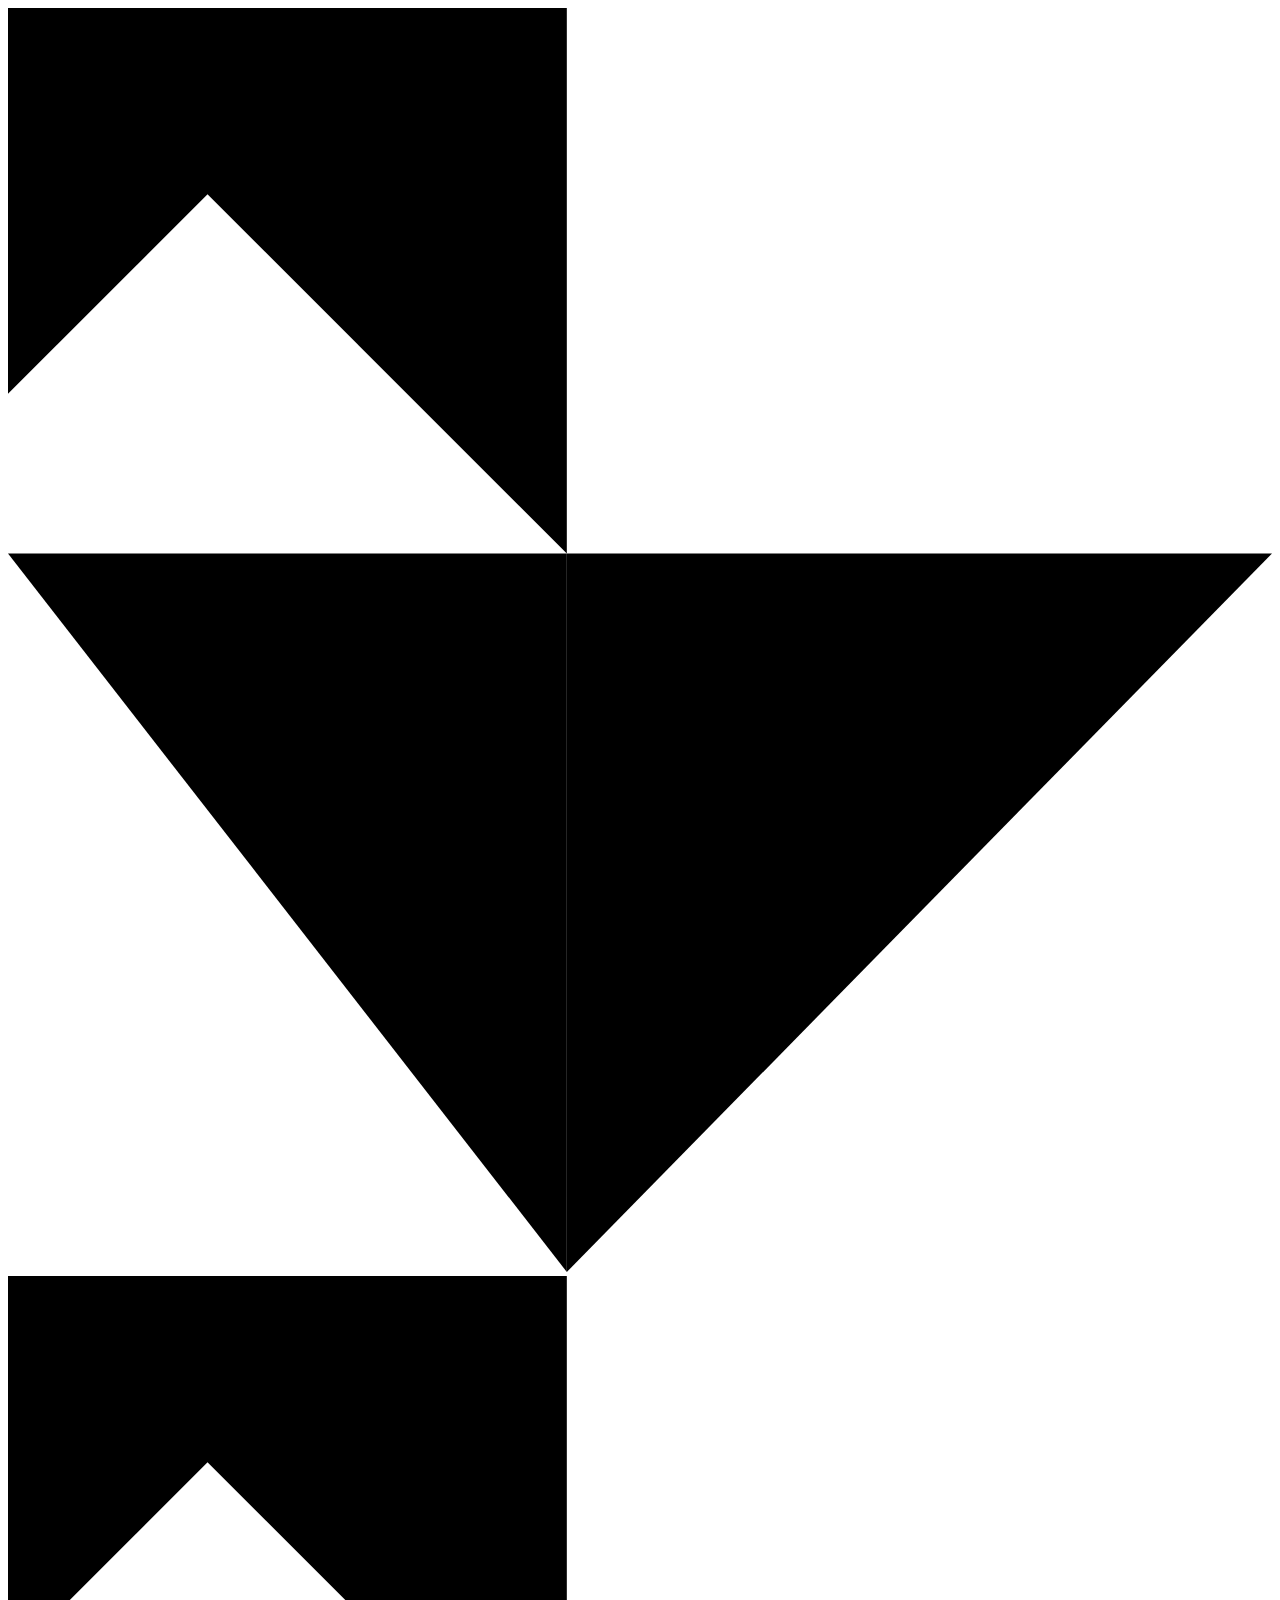
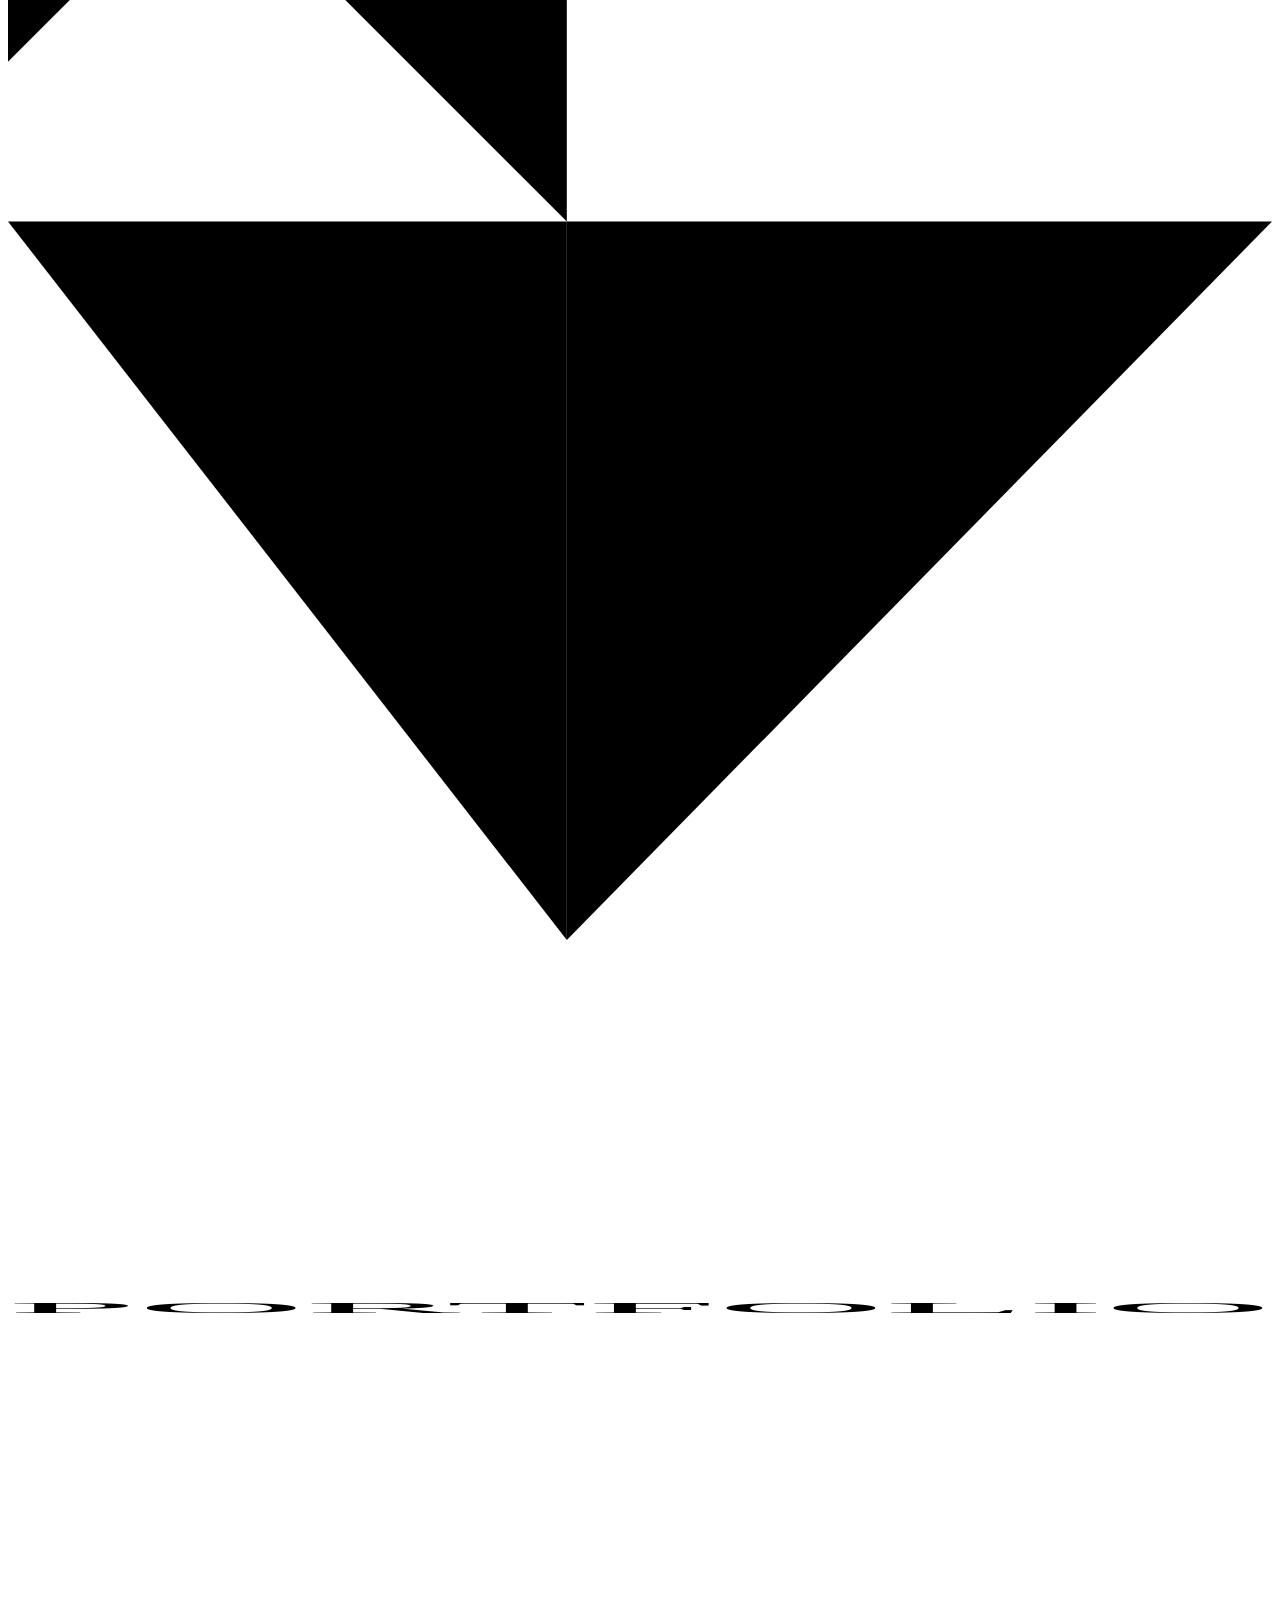
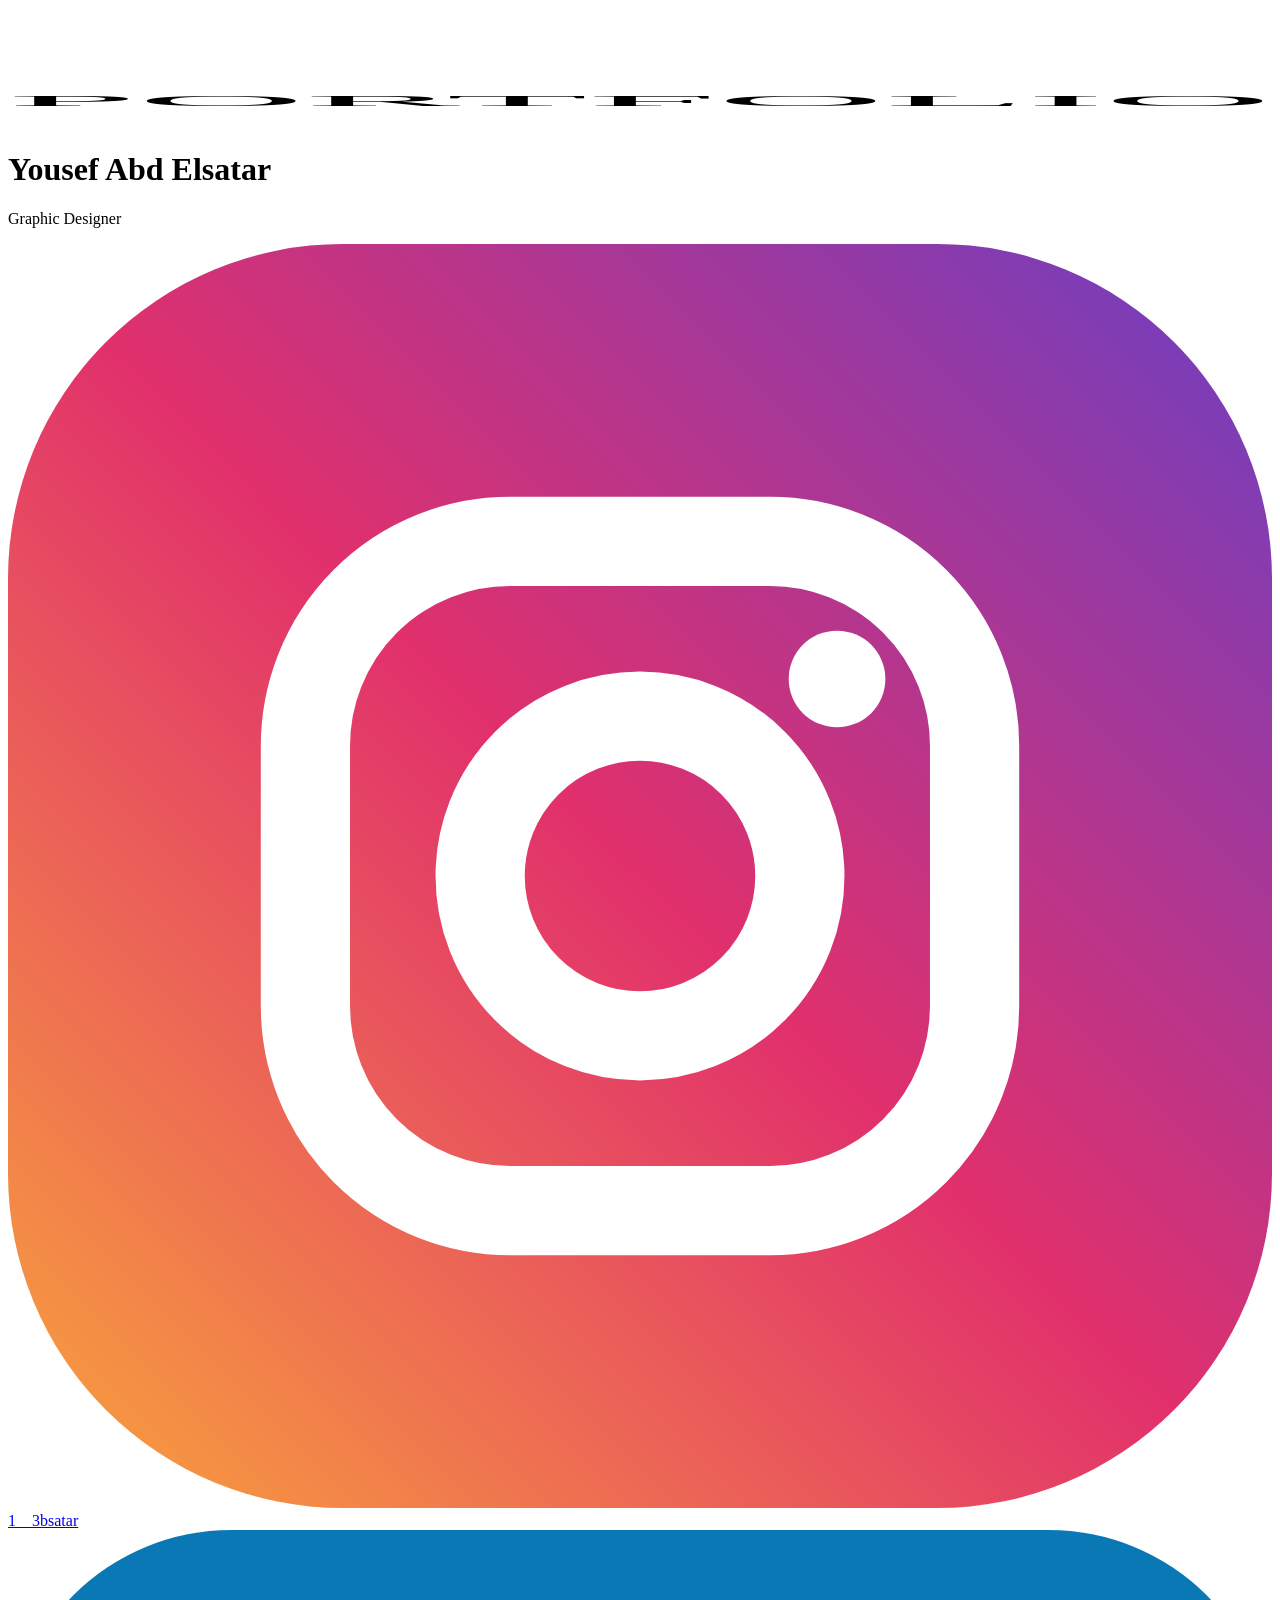
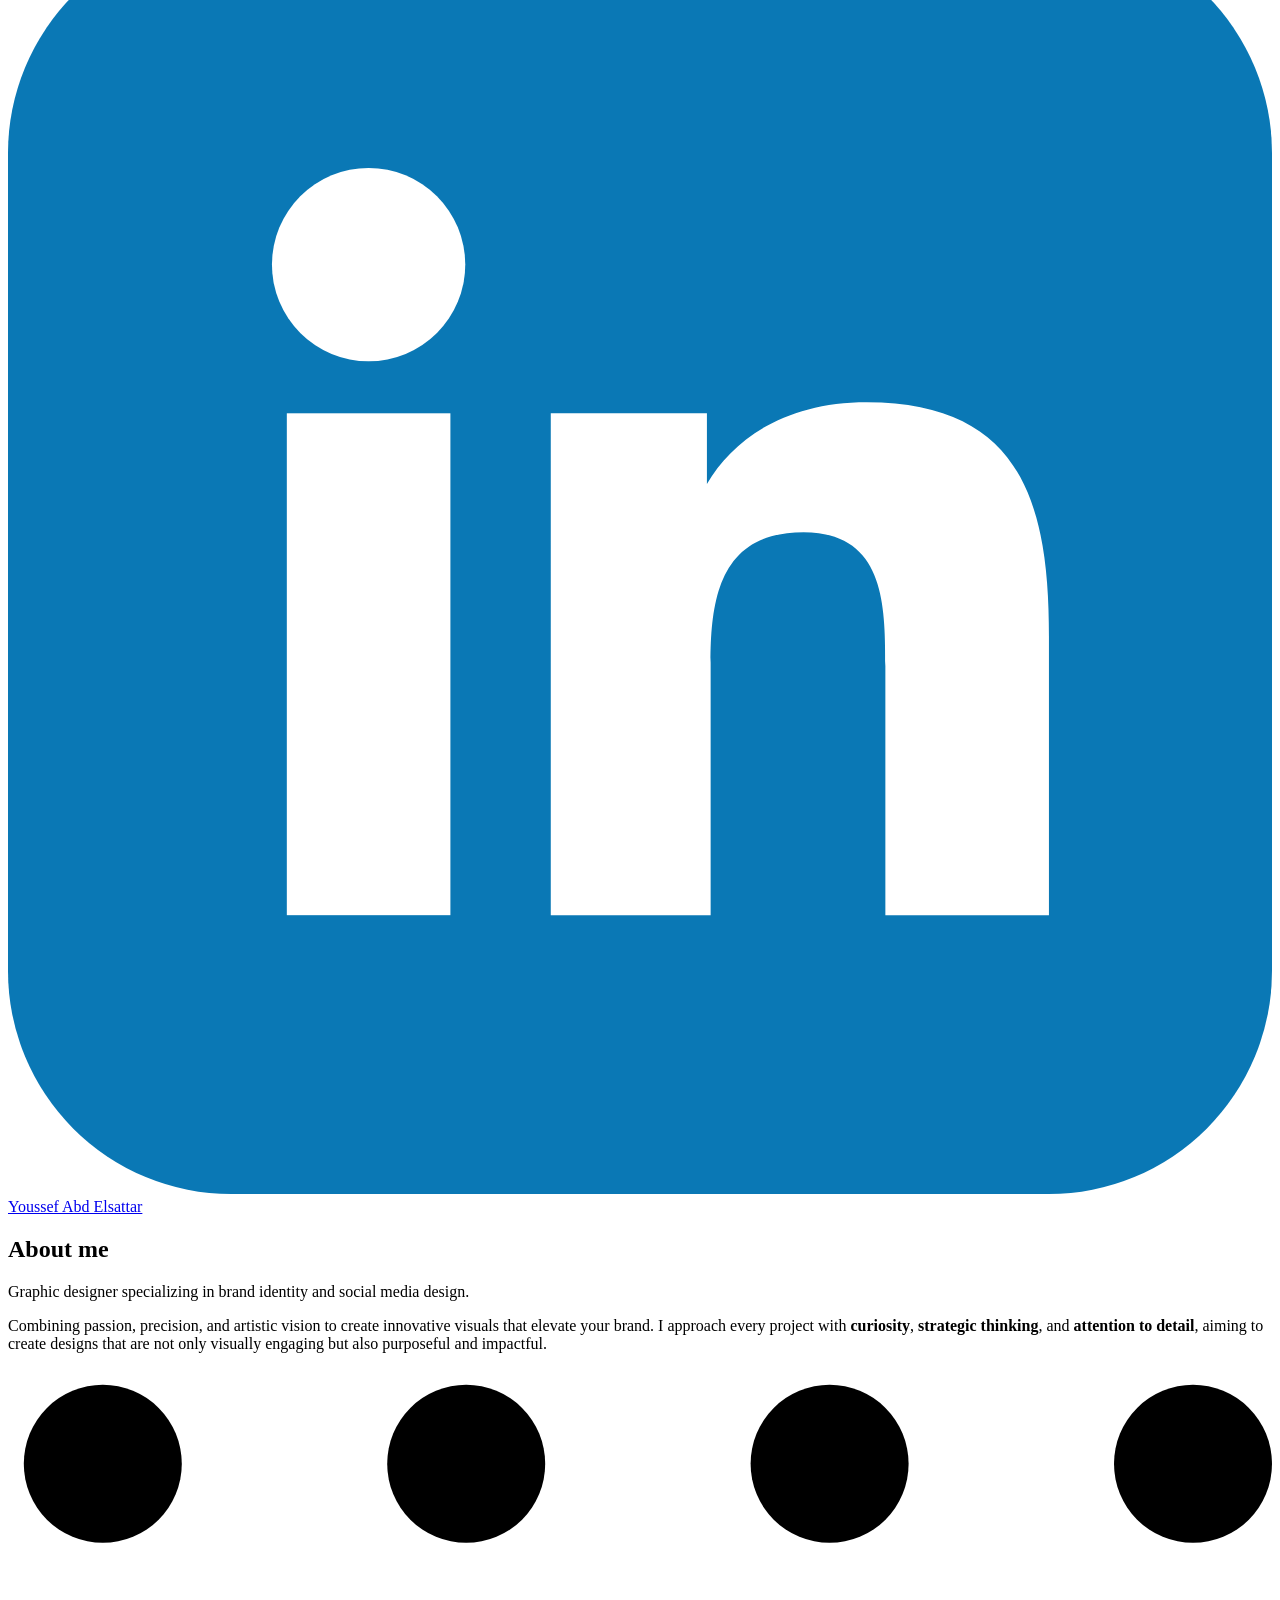
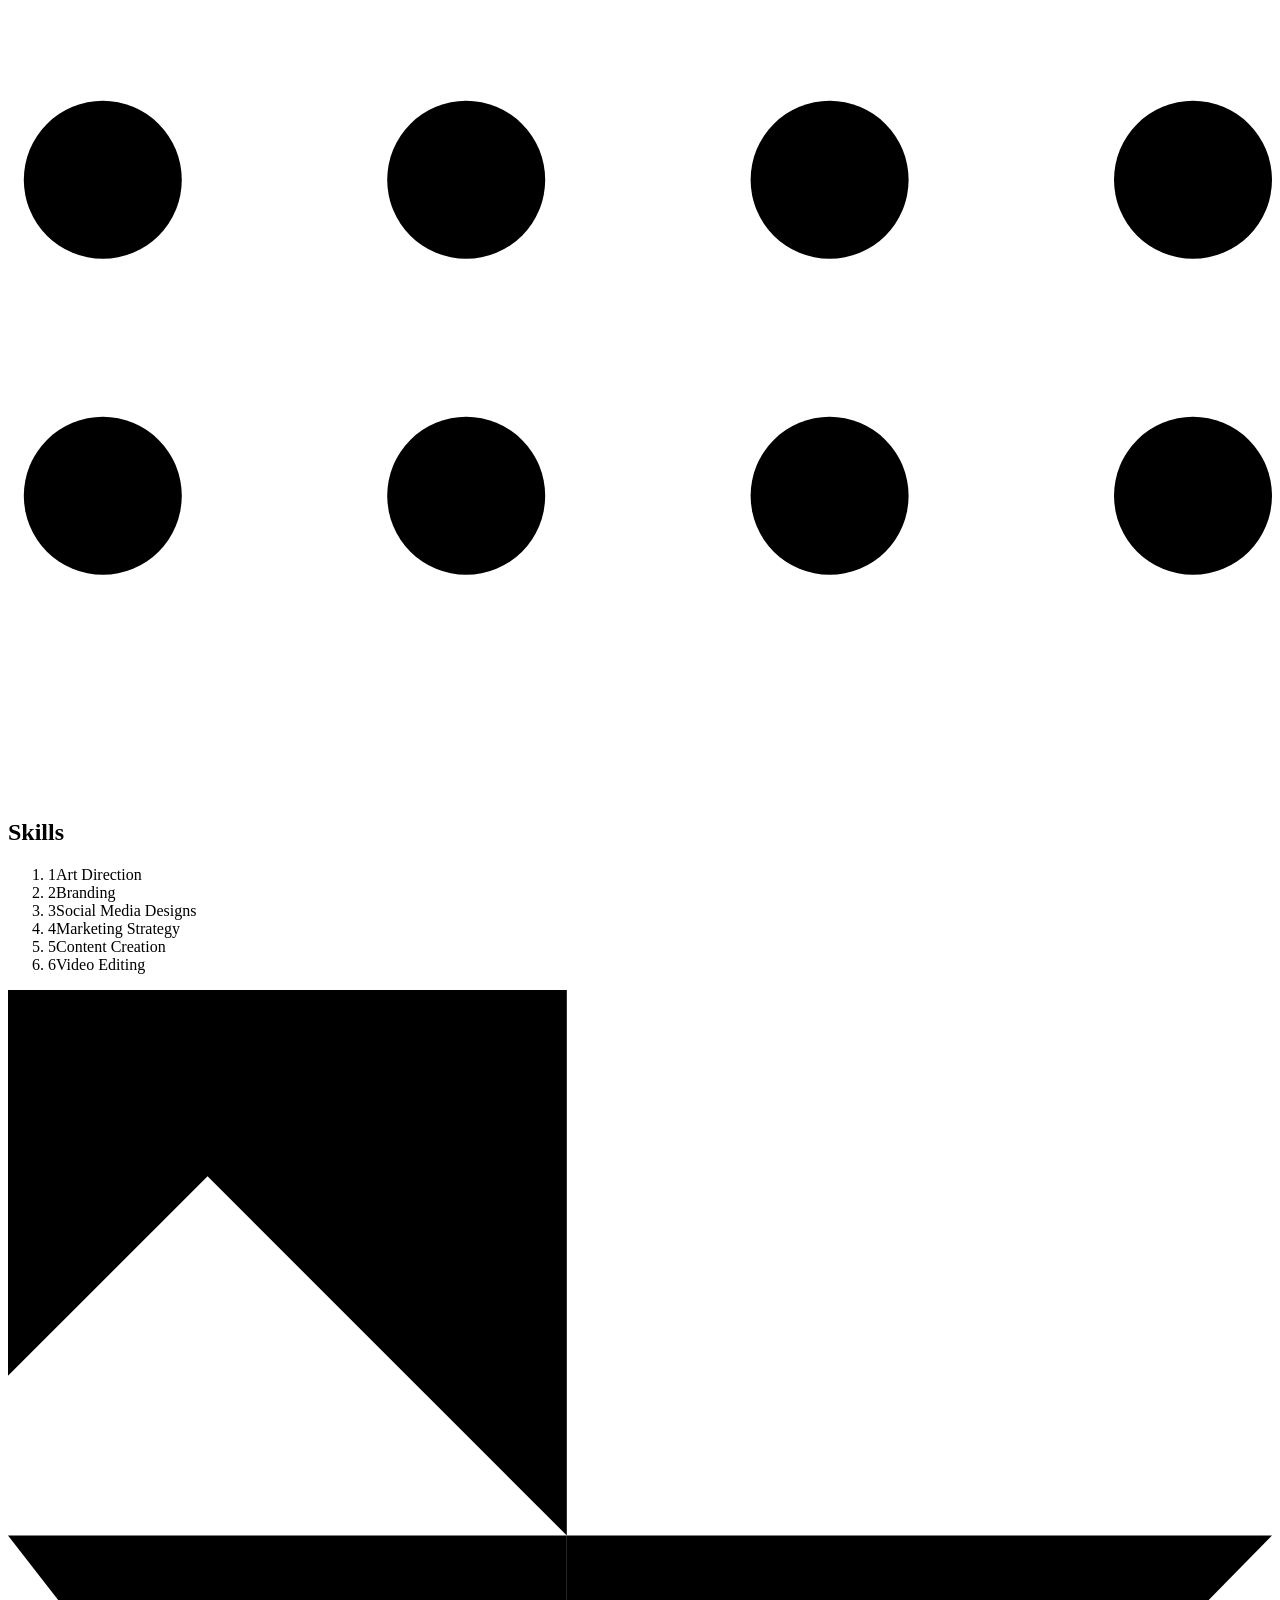
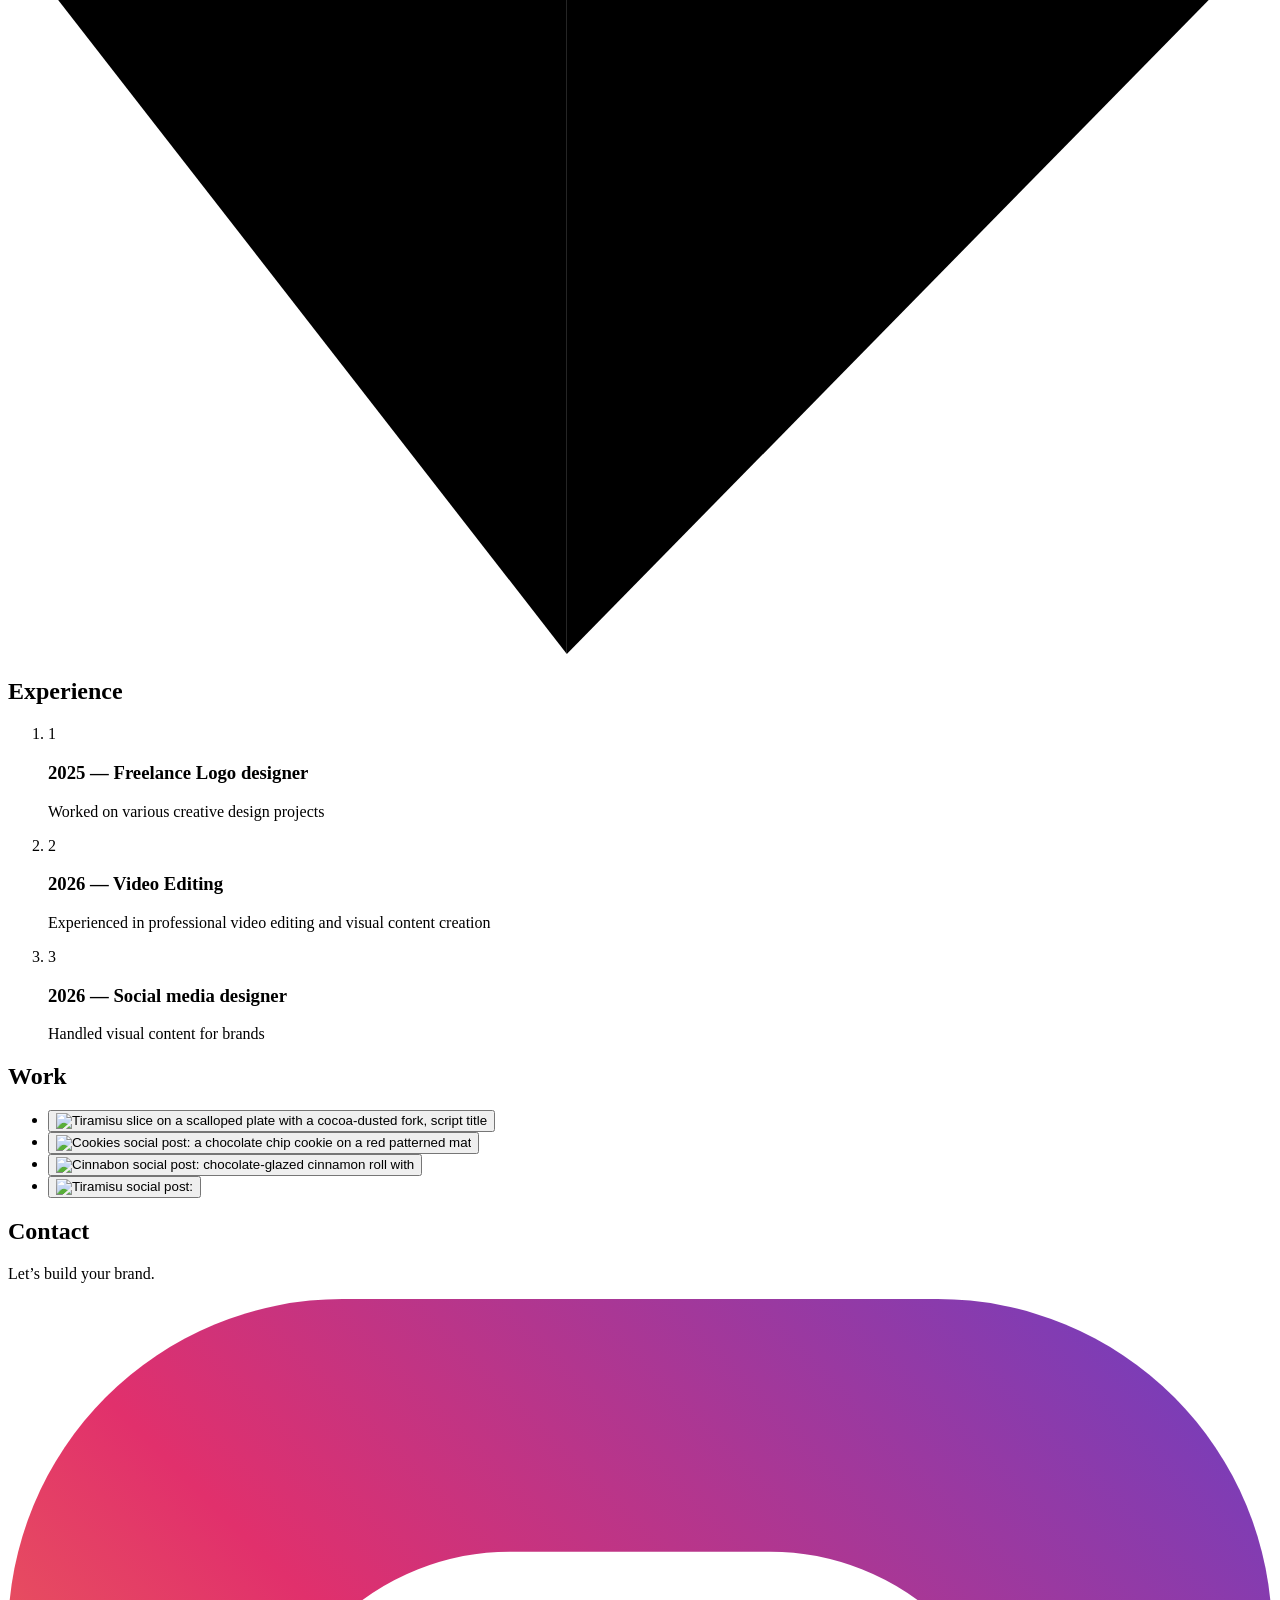
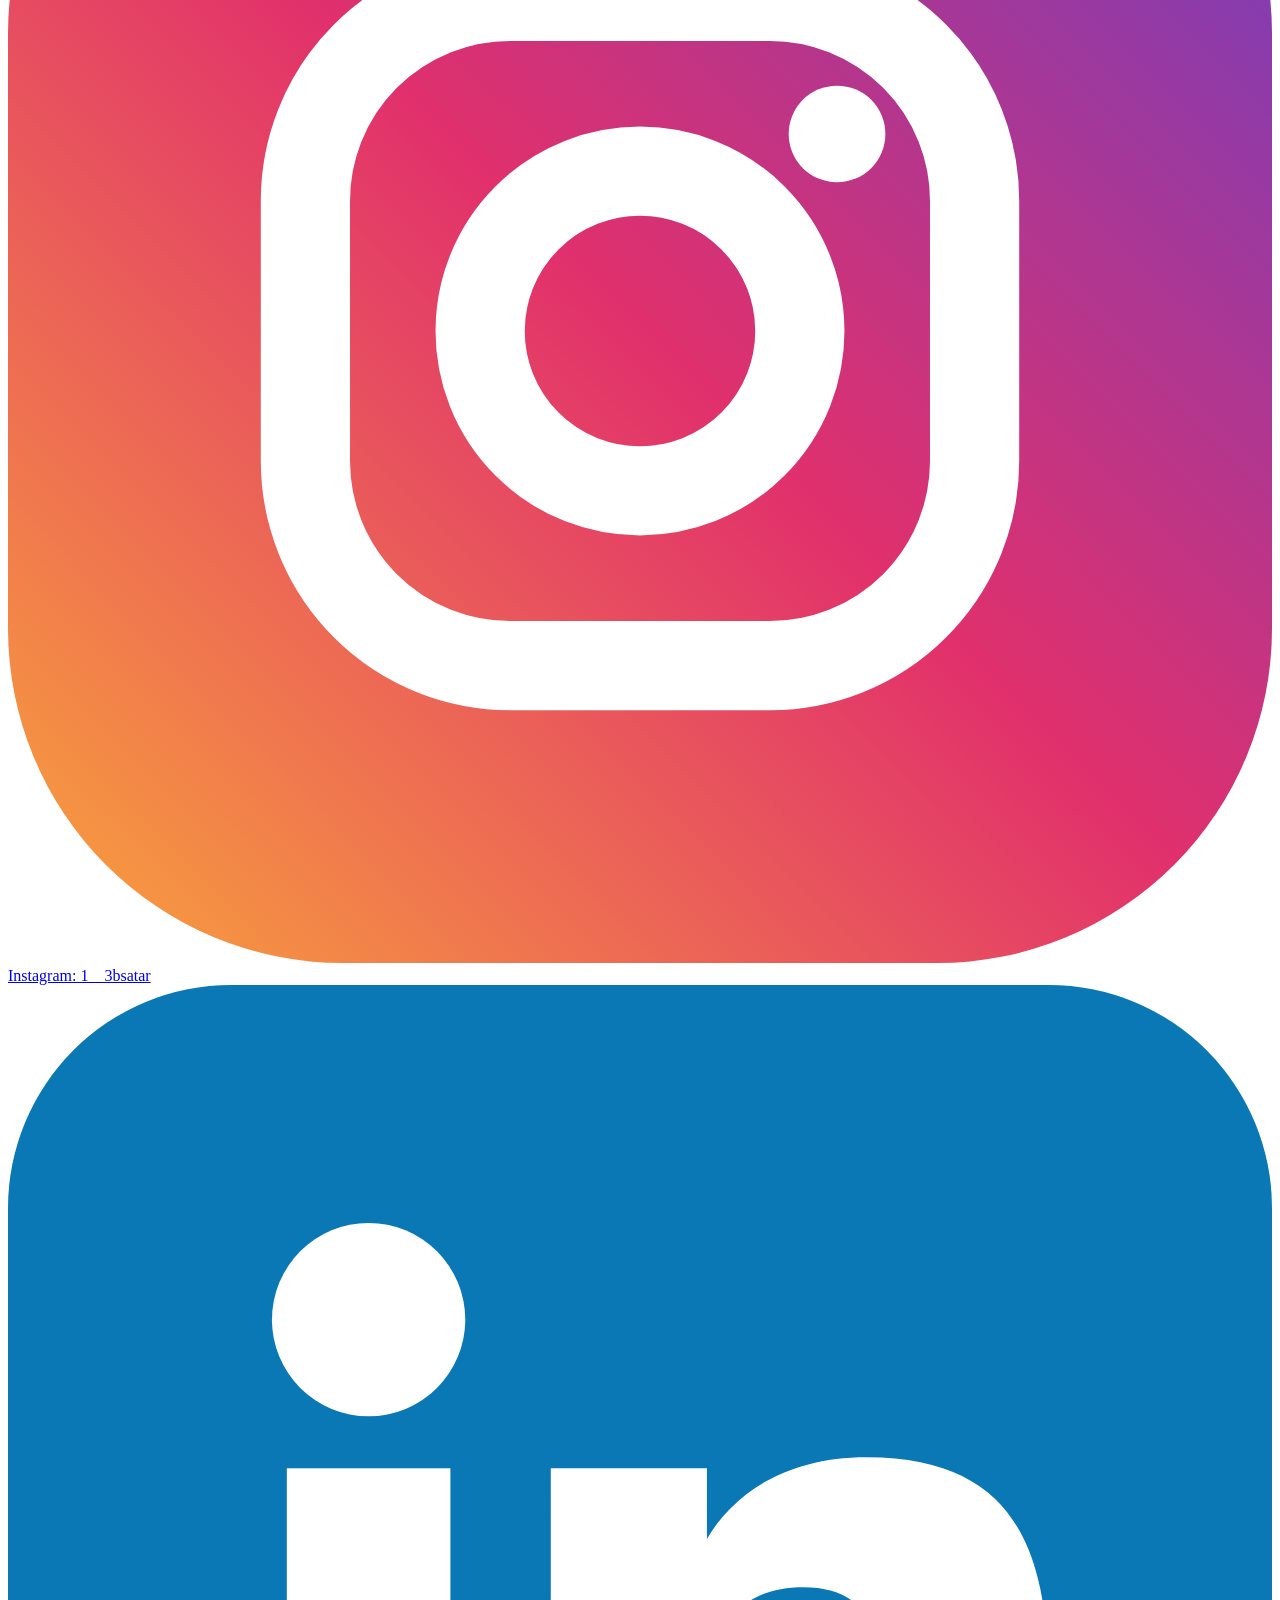
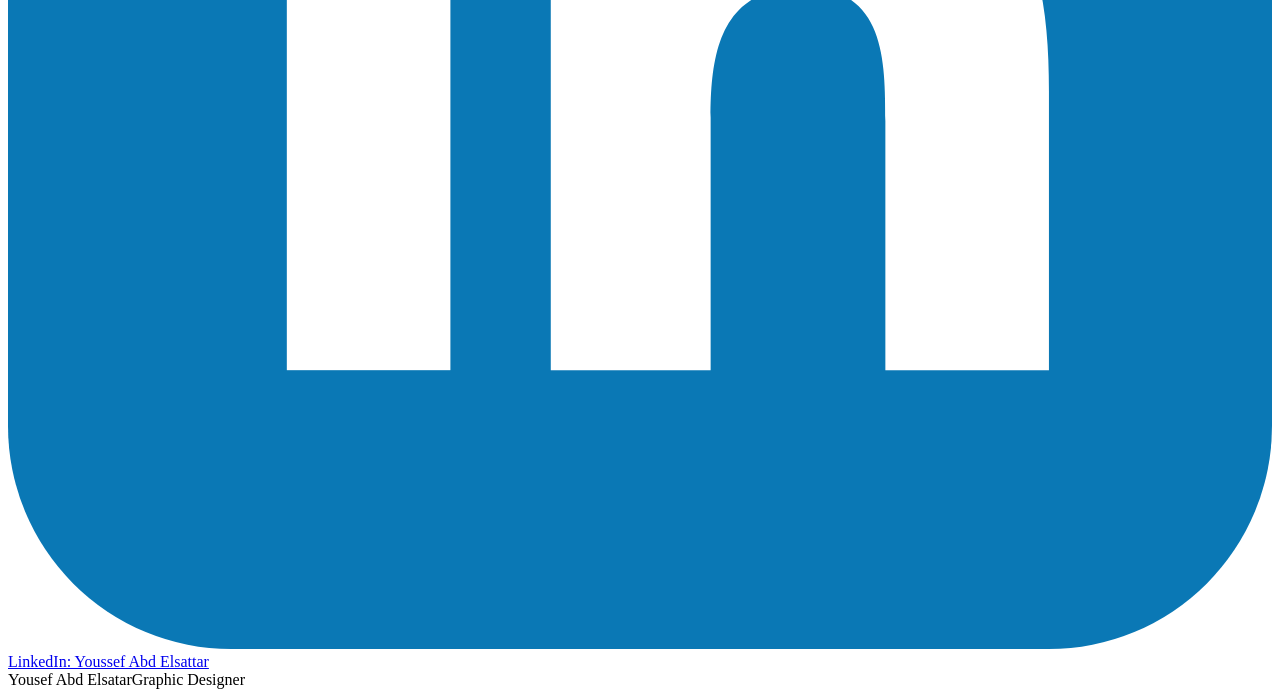
==== index.html @ 10f43b29 "Add files via upload" ====
<!DOCTYPE html>
<html lang="en">
<head>
<meta charset="utf-8">
<title>Yousef Abd Elsatar</title>
<meta property="og:title" content="Yousef Abd Elsatar">
<meta name="application-name" content="Yousef Abd Elsatar">
<meta name="viewport" content="width=device-width, initial-scale=1, viewport-fit=cover">
<meta name="description" content="Portfolio of Yousef Abd Elsatar, a graphic designer specializing in brand identity and social media design.">
<link rel="preconnect" href="https://fonts.googleapis.com">
<link rel="preconnect" href="https://fonts.gstatic.com" crossorigin>
<link href="https://fonts.googleapis.com/css2?family=Anton&family=Outfit:wght@300;400;600;700&display=swap" rel="stylesheet">
<link rel="stylesheet" href="css/style.css">
</head>
<body>

<header class="hero" id="top">
  <!-- corner triangles -->
  <svg class="tri tl" viewBox="0 0 190 190" aria-hidden="true"><path fill="currentColor" d="M0 0h58L0 58z"/><path fill="currentColor" d="M84 0v82L2 0z"/><path fill="currentColor" d="M0 82h84v108z"/><path fill="currentColor" d="M84 82h106L84 190z"/></svg>
  <svg class="tri tr" viewBox="0 0 190 190" aria-hidden="true"><path fill="currentColor" d="M0 0h58L0 58z"/><path fill="currentColor" d="M84 0v82L2 0z"/><path fill="currentColor" d="M0 82h84v108z"/><path fill="currentColor" d="M84 82h106L84 190z"/></svg>

  <div class="word" aria-hidden="true">
    <svg class="solid" viewBox="0 0 1300 400" preserveAspectRatio="none"><text x="0" y="380" textLength="1300" lengthAdjust="spacingAndGlyphs">PORTFOLIO</text></svg>
    <svg class="line" viewBox="0 0 1300 400" preserveAspectRatio="none"><text x="0" y="380" textLength="1300" lengthAdjust="spacingAndGlyphs">PORTFOLIO</text></svg>
  </div>
  <div class="portrait" role="img" aria-label="Portrait of Yousef Abd Elsatar"></div>

  <div class="who">
    <h1>Yousef Abd Elsatar</h1>
    <p>Graphic Designer</p>
  </div>

  <nav class="socials" aria-label="Social links">
    <a href="https://www.instagram.com/1__3bsatar" target="_blank" rel="noopener">
      <svg class="ico" viewBox="0 0 34 34" aria-hidden="true"><defs><linearGradient id="ig" x1="0" y1="1" x2="1" y2="0"><stop offset="0" stop-color="#f9a63a"/><stop offset=".5" stop-color="#e1306c"/><stop offset="1" stop-color="#6a3fc4"/></linearGradient></defs><rect width="34" height="34" rx="9" fill="url(#ig)"/><rect x="8" y="8" width="18" height="18" rx="5.5" fill="none" stroke="#fff" stroke-width="2.4"/><circle cx="17" cy="17" r="4.3" fill="none" stroke="#fff" stroke-width="2.4"/><circle cx="22.3" cy="11.7" r="1.3" fill="#fff"/></svg>
      <span>1__3bsatar</span>
    </a>
    <a href="https://www.linkedin.com/in/youssef-abd-elsattar-6b3918329" target="_blank" rel="noopener">
      <svg class="ico" viewBox="0 0 34 34" aria-hidden="true"><rect width="34" height="34" rx="6" fill="#0a78b5"/><rect x="7.5" y="13" width="4.4" height="13.5" fill="#fff"/><circle cx="9.7" cy="9" r="2.6" fill="#fff"/><path fill="#fff" d="M14.6 13h4.2v1.9c.7-1.2 2.1-2.2 4.3-2.2 4.2 0 4.9 2.8 4.9 6.3v7.5h-4.4v-6.7c0-1.6 0-3.6-2.2-3.6s-2.5 1.7-2.5 3.5v6.8h-4.3z"/></svg>
      <span>Youssef Abd Elsattar</span>
    </a>
  </nav>
</header>

<main>
  <section class="block about" id="about">
    <div class="wrap">
      <h2 class="title">About me</h2>
      <p class="lead">Graphic designer specializing in brand identity and social media design.</p>
      <p class="more">Combining passion, precision, and artistic vision to create innovative visuals that elevate your brand. I approach every project with <strong>curiosity</strong>, <strong>strategic thinking</strong>, and <strong>attention to detail</strong>, aiming to create designs that are not only visually engaging but also purposeful and impactful.</p>
    </div>
  </section>

  <section class="block skills" id="skills">
    <svg class="dots" viewBox="0 0 160 130" aria-hidden="true"><g fill="currentColor"><circle cx="12" cy="12" r="10"/><circle cx="58" cy="12" r="10"/><circle cx="104" cy="12" r="10"/><circle cx="150" cy="12" r="10"/><circle cx="12" cy="52" r="10"/><circle cx="58" cy="52" r="10"/><circle cx="104" cy="52" r="10"/><circle cx="150" cy="52" r="10"/><circle cx="12" cy="92" r="10"/><circle cx="58" cy="92" r="10"/><circle cx="104" cy="92" r="10"/><circle cx="150" cy="92" r="10"/></g></svg>
    <div class="wrap">
      <h2 class="title">Skills</h2>
      <ol class="skill-list">
        <li><span class="n" aria-hidden="true">1</span><span class="t">Art Direction</span></li>
        <li><span class="n" aria-hidden="true">2</span><span class="t">Branding</span></li>
        <li><span class="n" aria-hidden="true">3</span><span class="t">Social Media Designs</span></li>
        <li><span class="n" aria-hidden="true">4</span><span class="t">Marketing Strategy</span></li>
        <li><span class="n" aria-hidden="true">5</span><span class="t">Content Creation</span></li>
        <li><span class="n" aria-hidden="true">6</span><span class="t">Video Editing</span></li>
      </ol>
    </div>
  </section>

  <section class="block exp" id="experience">
    <svg class="tri tr" viewBox="0 0 190 190" aria-hidden="true"><path fill="currentColor" d="M0 0h58L0 58z"/><path fill="currentColor" d="M84 0v82L2 0z"/><path fill="currentColor" d="M0 82h84v108z"/><path fill="currentColor" d="M84 82h106L84 190z"/></svg>
    <div class="wrap">
      <h2 class="title">Experience</h2>
      <ol class="loop">
        <li><span class="num" aria-hidden="true">1</span><div class="txt"><h3>2025 — Freelance Logo designer</h3><p>Worked on various creative design projects</p></div></li>
        <li><span class="num" aria-hidden="true">2</span><div class="txt"><h3>2026 — Video Editing</h3><p>Experienced in professional video editing and visual content creation</p></div></li>
        <li><span class="num" aria-hidden="true">3</span><div class="txt"><h3>2026 — Social media designer</h3><p>Handled visual content for brands</p></div></li>
      </ol>
    </div>
  </section>

  <section class="block work" id="work">
    <div class="wrap">
      <h2 class="title">Work</h2>
      <ul class="pieces">
<li><button type="button" class="piece" data-i="0" aria-label="View design 1 full size: Tiramisu slice on a scalloped plate with a cocoa-dusted fork, script title"><img src="images/work-1.webp" alt="Tiramisu slice on a scalloped plate with a cocoa-dusted fork, script title" width="1200" height="1200" loading="lazy"></button></li>
<li><button type="button" class="piece" data-i="1" aria-label="View design 2 full size: Cookies social post: a chocolate chip cookie on a red patterned mat"><img src="images/work-2.webp" alt="Cookies social post: a chocolate chip cookie on a red patterned mat" width="1080" height="1082" loading="lazy"></button></li>
<li><button type="button" class="piece" data-i="2" aria-label="View design 3 full size: Cinnabon social post: chocolate-glazed cinnamon roll with "Irresistible Cinnabon" headline"><img src="images/work-3.webp" alt="Cinnabon social post: chocolate-glazed cinnamon roll with "Irresistible Cinnabon" headline" width="1200" height="1200" loading="lazy"></button></li>
<li><button type="button" class="piece" data-i="3" aria-label="View design 4 full size: Tiramisu social post: "Classic Italian Dessert" with product features"><img src="images/work-4.webp" alt="Tiramisu social post: "Classic Italian Dessert" with product features" width="1200" height="1200" loading="lazy"></button></li>
      </ul>
    </div>
  </section>

  <section class="block contact" id="contact">
    <div class="wrap">
      <h2 class="title">Contact</h2>
      <p class="big">Let’s build your brand.</p>
      <div class="links">
        <a href="https://www.instagram.com/1__3bsatar" target="_blank" rel="noopener">
          <svg class="ico" viewBox="0 0 34 34" aria-hidden="true"><rect width="34" height="34" rx="9" fill="url(#ig)"/><rect x="8" y="8" width="18" height="18" rx="5.5" fill="none" stroke="#fff" stroke-width="2.4"/><circle cx="17" cy="17" r="4.3" fill="none" stroke="#fff" stroke-width="2.4"/><circle cx="22.3" cy="11.7" r="1.3" fill="#fff"/></svg>
          Instagram: 1__3bsatar
        </a>
        <a href="https://www.linkedin.com/in/youssef-abd-elsattar-6b3918329" target="_blank" rel="noopener">
          <svg class="ico" viewBox="0 0 34 34" aria-hidden="true"><rect width="34" height="34" rx="6" fill="#0a78b5"/><rect x="7.5" y="13" width="4.4" height="13.5" fill="#fff"/><circle cx="9.7" cy="9" r="2.6" fill="#fff"/><path fill="#fff" d="M14.6 13h4.2v1.9c.7-1.2 2.1-2.2 4.3-2.2 4.2 0 4.9 2.8 4.9 6.3v7.5h-4.4v-6.7c0-1.6 0-3.6-2.2-3.6s-2.5 1.7-2.5 3.5v6.8h-4.3z"/></svg>
          LinkedIn: Youssef Abd Elsattar
        </a>
      </div>
    </div>
  </section>
</main>

<dialog class="viewer" id="viewer" aria-label="Design viewer">
  <button type="button" class="vclose" aria-label="Close">×</button>
  <button type="button" class="vnav prev" aria-label="Previous design">‹</button>
  <img id="vimg" alt="">
  <button type="button" class="vnav next" aria-label="Next design">›</button>
</dialog>
<script src="js/main.js" defer></script>

<footer><div class="wrap"><span>Yousef Abd Elsatar</span><span>Graphic Designer</span></div></footer>
</body>
</html>
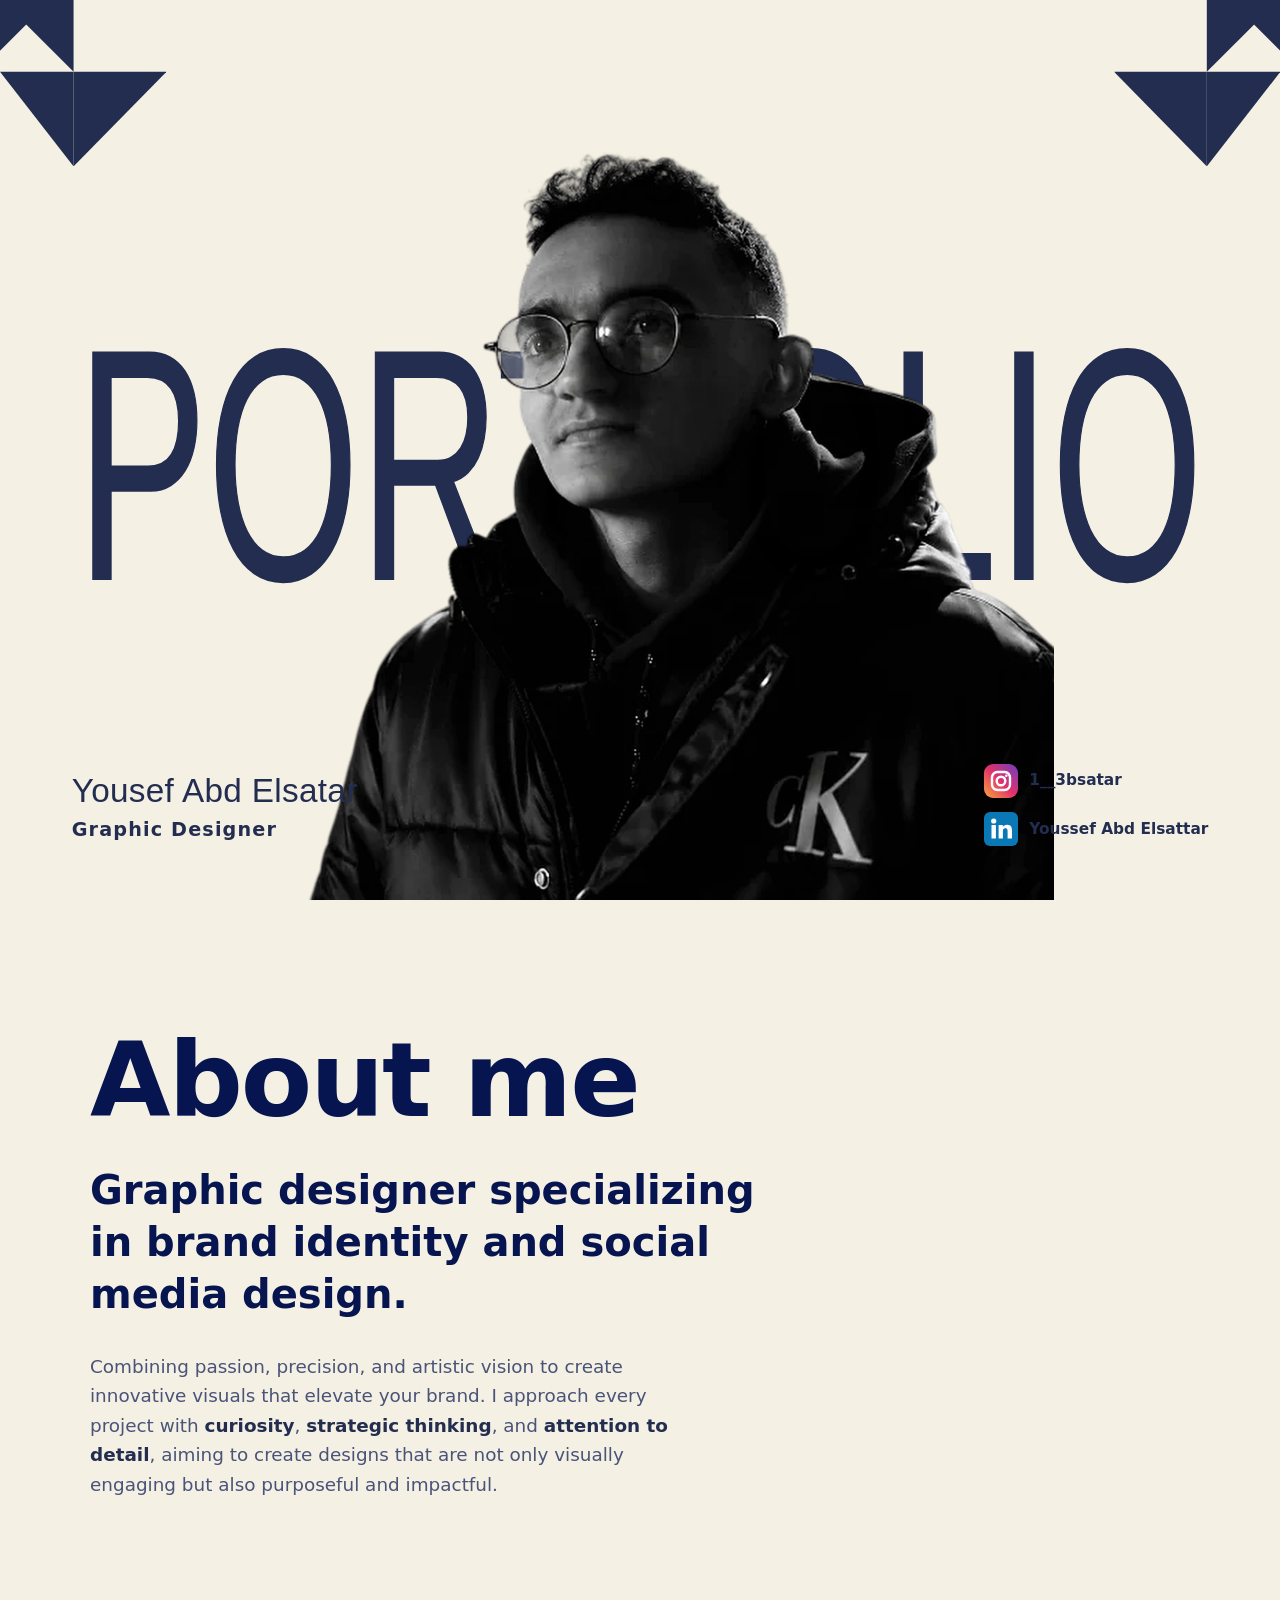
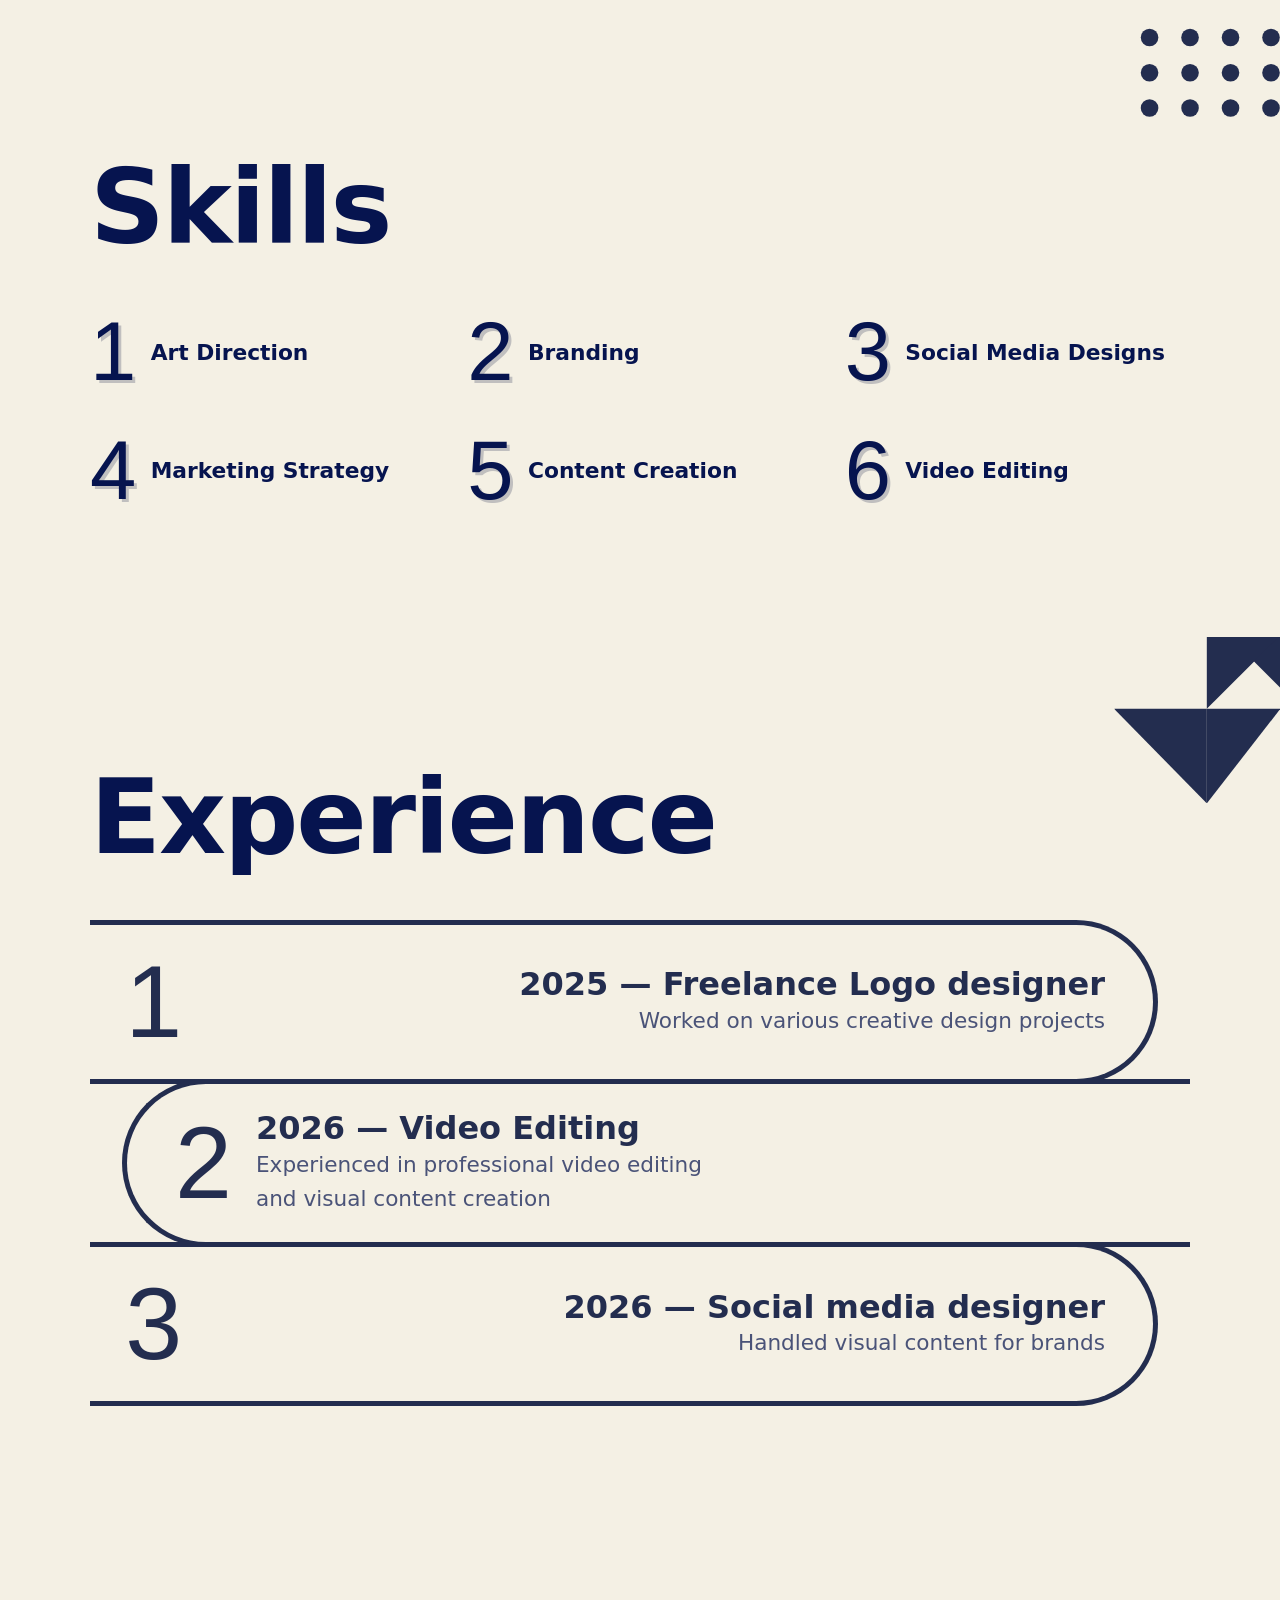
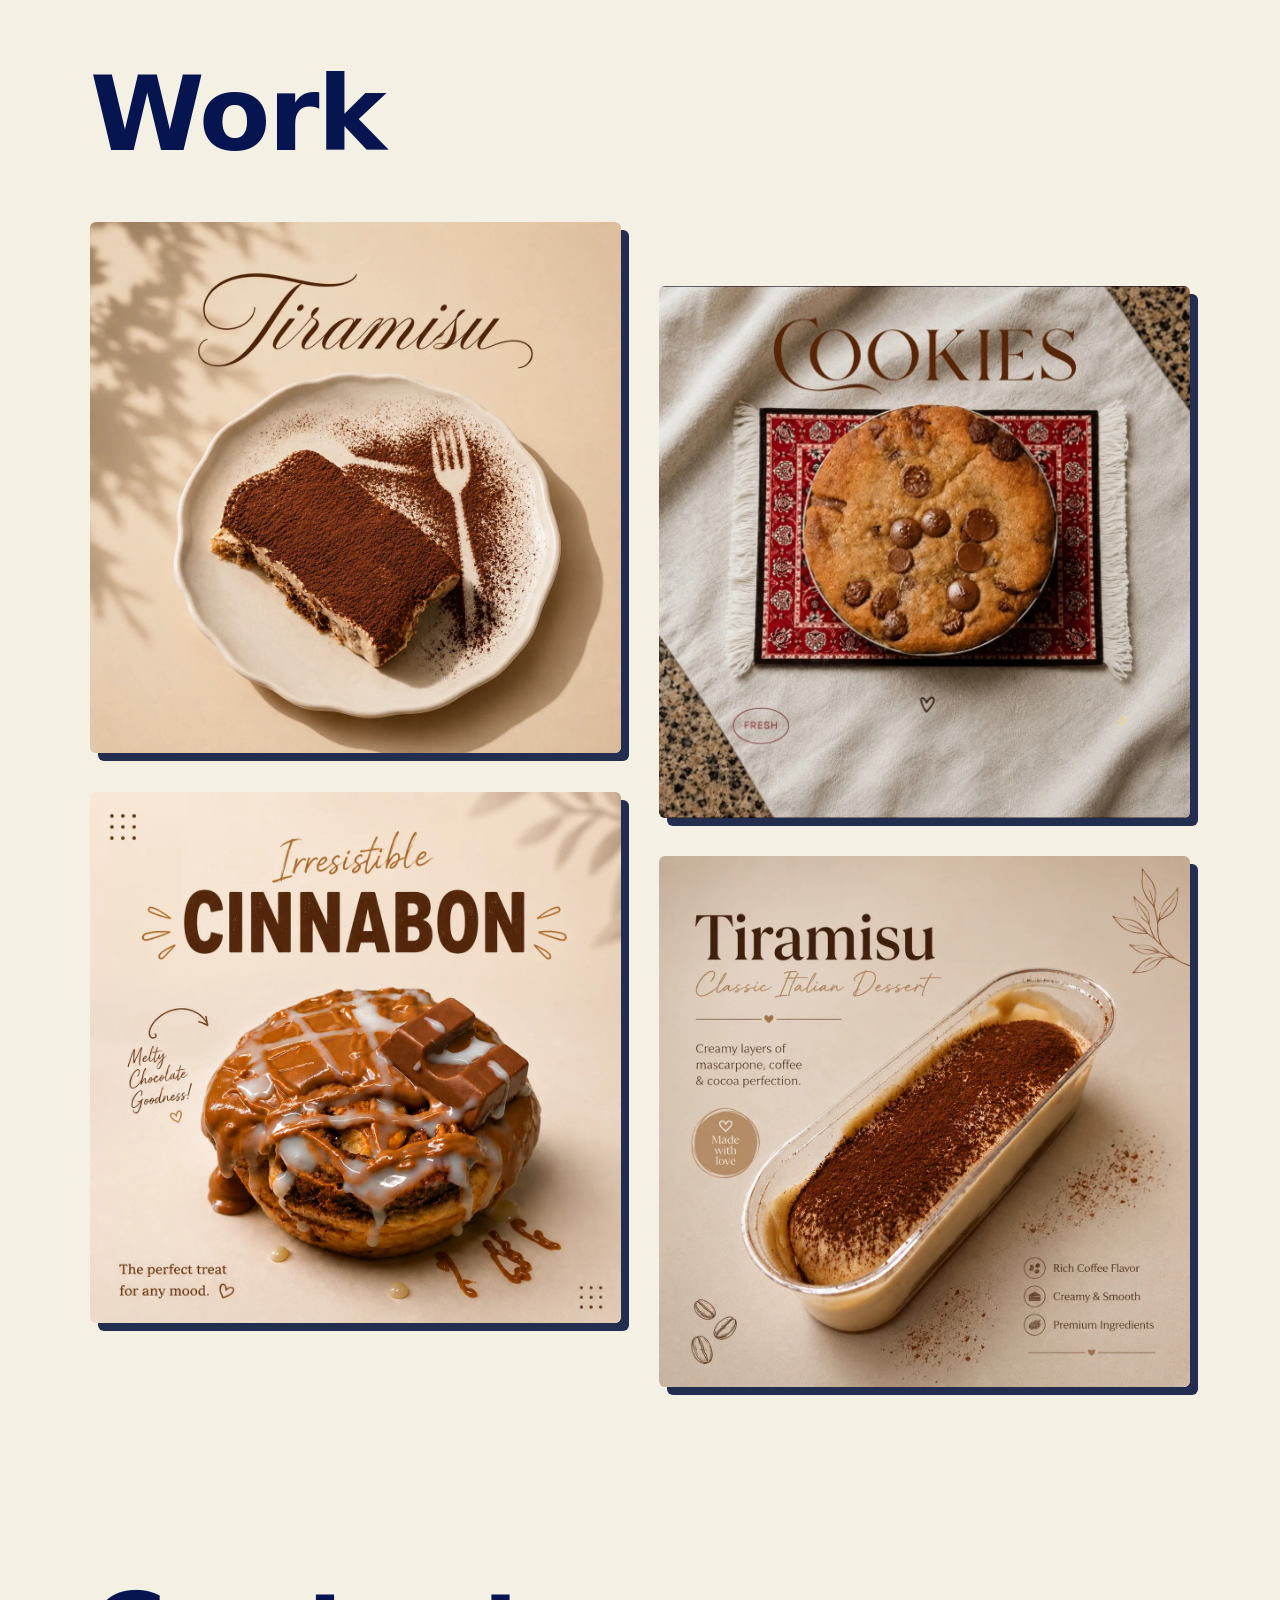
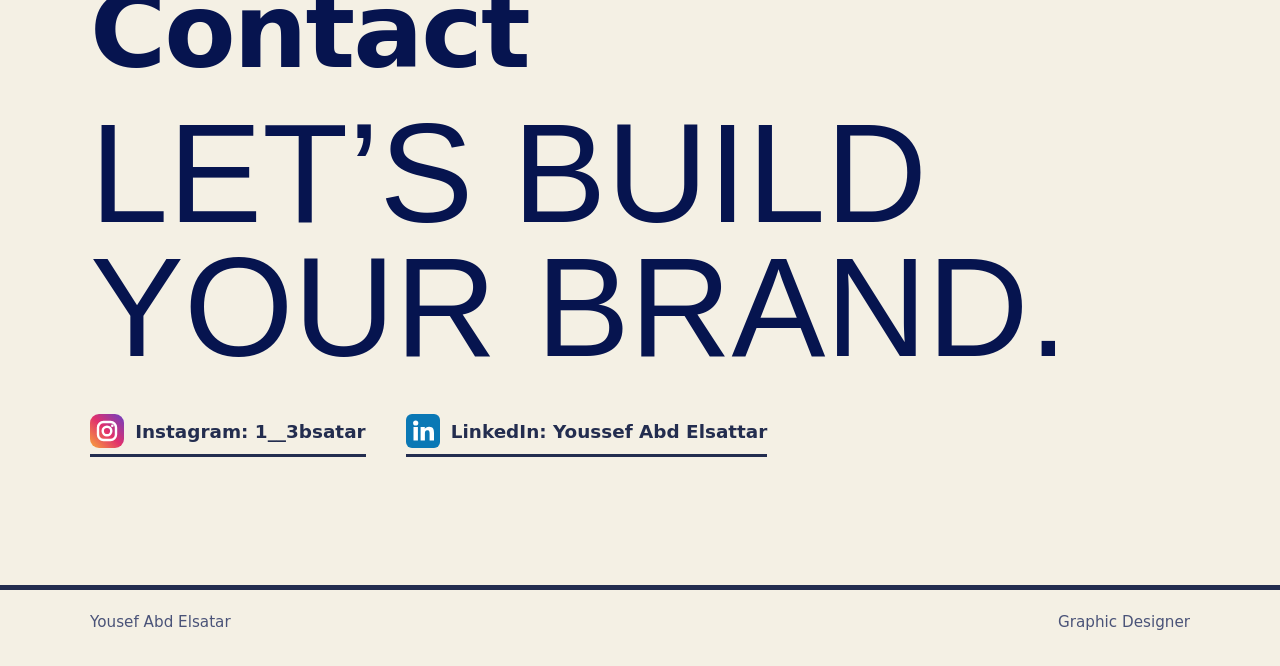
==== commit 30d86304: "Add files via upload" ====
--- a/index.html
+++ b/index.html
@@ -10,7 +10,148 @@
 <link rel="preconnect" href="https://fonts.googleapis.com">
 <link rel="preconnect" href="https://fonts.gstatic.com" crossorigin>
 <link href="https://fonts.googleapis.com/css2?family=Anton&family=Outfit:wght@300;400;600;700&display=swap" rel="stylesheet">
-<link rel="stylesheet" href="css/style.css">
+<style>:root{
+  --bg:#F4F0E4;
+  --ink:#232D4F;
+  --ink-deep:#06144F;
+  --muted:#4a5378;
+  --display:'Anton','Impact','Haettenschweiler','Arial Narrow Bold',sans-serif;
+  --body:'Outfit','Avenir Next','Segoe UI',system-ui,sans-serif;
+  box-sizing:border-box;
+  padding-top:env(safe-area-inset-top,0px);
+  padding-bottom:env(safe-area-inset-bottom,0px);
+}
+@media (prefers-color-scheme:dark){
+  :root:not([data-theme="light"]){--bg:#141a33;--ink:#F4F0E4;--ink-deep:#F4F0E4;--muted:#b9b7ae}
+}
+:root[data-theme="dark"]{--bg:#141a33;--ink:#F4F0E4;--ink-deep:#F4F0E4;--muted:#b9b7ae}
+html{scroll-padding-top:env(safe-area-inset-top,0px);scroll-behavior:smooth}
+*,*::before,*::after{box-sizing:border-box}
+body{margin:0;background:var(--bg);color:var(--ink);font-family:var(--body);font-size:1.0625rem;line-height:1.6;-webkit-font-smoothing:antialiased}
+a{color:inherit}
+:focus-visible{outline:3px solid var(--ink);outline-offset:4px;border-radius:4px}
+.wrap{width:min(1100px,100% - 3rem);margin-inline:auto}
+h1,h2,h3,p{margin:0}
+
+/* corner motifs */
+.tri{position:absolute;width:clamp(70px,13vw,190px);height:auto;color:var(--ink);pointer-events:none}
+.tri.tl{top:0;left:0}
+.tri.tr{top:0;right:0;transform:scaleX(-1)}
+.dots{position:absolute;top:0;right:0;width:clamp(70px,11vw,160px);color:var(--ink);pointer-events:none}
+
+/* hero */
+.hero{position:relative;min-height:560px;min-height:100vh;min-height:max(100svh,560px);overflow:hidden;isolation:isolate}
+.word{position:absolute;left:50%;top:47%;width:88vw;width:min(88vw,1500px);aspect-ratio:1300/400;transform:translate(-50%,-50%)}
+@supports not (aspect-ratio:1/1){.word{height:0;padding-bottom:27.08%}}
+.word svg{position:absolute;top:0;left:0;right:0;bottom:0;width:100%;height:100%;overflow:visible}
+.word .solid{z-index:1}
+.word .line{z-index:3}
+.word text{font-family:var(--display);font-size:380px}
+.word .solid text{fill:var(--ink)}
+.word .line text{fill:none;stroke:var(--ink);stroke-width:2.2}
+.portrait{position:absolute;z-index:2;bottom:0;left:50%;transform:translateX(-50%);height:min(92%,150vw);width:min(92vh,150vw);background:url([data-uri]) center bottom/contain no-repeat}
+.who{position:absolute;z-index:4;left:clamp(1.25rem,5.6vw,5rem);bottom:clamp(1.5rem,6vh,4rem)}
+.who h1{font-family:var(--display);font-weight:400;font-size:clamp(1.6rem,2.6vw,2.4rem);letter-spacing:.01em;line-height:1.1}
+.who p{font-weight:700;font-size:clamp(1rem,1.5vw,1.3rem);letter-spacing:.06em;margin-top:.35rem}
+.socials{position:absolute;z-index:4;right:clamp(1.25rem,5.6vw,5rem);bottom:clamp(1.5rem,6vh,4rem);display:grid;gap:.9rem}
+.socials a{display:flex;align-items:center;gap:.7rem;text-decoration:none;font-weight:600;font-size:clamp(.95rem,1.2vw,1.1rem)}
+.socials a:hover span{text-decoration:underline;text-underline-offset:4px}
+.ico{width:34px;height:34px;flex:none}
+/* single load moment: the outline draws over the solid word */
+@keyframes rise{from{transform:translateY(6%);opacity:0}to{transform:none;opacity:1}}
+@keyframes fade{from{opacity:0}to{opacity:1}}
+.word .solid{animation:rise .9s cubic-bezier(.2,.7,.2,1) both}
+.portrait{animation:fade 1.1s .35s ease both}
+.word .line{animation:fade 1.1s .6s ease both}
+@media (max-width:720px){
+  .who,.socials{position:static}
+  .hero{display:flex;flex-direction:column;justify-content:flex-end;padding:0 1.25rem 1.5rem;gap:1.25rem}
+  .word{top:36%;width:96vw}
+  .portrait{height:min(70%,120vw);width:min(70vh,120vw)}
+  .who,.socials{z-index:4;background:var(--bg);padding:.75rem 1rem;border-radius:12px;align-self:flex-start}
+  .socials{gap:.6rem}
+}
+
+/* sections */
+section.block{position:relative;padding:clamp(4rem,10vw,8rem) 0}
+.title{font-family:var(--body);font-weight:700;font-size:clamp(3rem,9vw,6.5rem);line-height:1;letter-spacing:-.02em;color:var(--ink-deep)}
+
+/* about */
+.about .lead{font-size:clamp(1.5rem,3.2vw,2.5rem);line-height:1.3;font-weight:600;max-width:24ch;margin-top:2rem;color:var(--ink-deep)}
+.about .lead+.more{margin-top:2rem}
+.about .more{max-width:52ch;color:var(--muted);font-size:1.15rem;font-weight:300}
+.about .more strong{font-weight:700;color:var(--ink)}
+
+/* skills */
+.skills{overflow:hidden}
+.skill-list{list-style:none;margin:3.5rem 0 0;padding:0;display:grid;grid-template-columns:repeat(3,minmax(0,1fr));gap:2.75rem 2rem}
+.skill-list li{display:flex;align-items:center;gap:.9rem}
+.skill-list .n{font-family:var(--display);font-size:clamp(3.5rem,6.5vw,5.5rem);line-height:.9;color:var(--ink-deep);text-shadow:3px 3px 0 color-mix(in srgb,var(--ink) 25%,transparent)}
+.skill-list .t{font-weight:700;font-size:clamp(1.05rem,1.7vw,1.4rem);line-height:1.2;color:var(--ink-deep)}
+@media (max-width:820px){.skill-list{grid-template-columns:1fr 1fr}}
+@media (max-width:520px){.skill-list{grid-template-columns:1fr}}
+
+
+/* work */
+.pieces{list-style:none;margin:3.5rem 0 0;padding:0;display:grid;grid-template-columns:repeat(2,minmax(0,1fr));gap:clamp(1.25rem,3vw,2.5rem)}
+.pieces li:nth-child(even){transform:translateY(clamp(1.5rem,5vw,4rem))}
+.pieces+*{margin-top:0}
+.piece{display:block;width:100%;padding:0;border:0;background:none;cursor:zoom-in;line-height:0;border-radius:6px;overflow:hidden;box-shadow:8px 8px 0 var(--ink)}
+.piece img{width:100%;height:auto;display:block;transition:transform .35s ease}
+.piece:hover img{transform:scale(1.03)}
+.work{padding-bottom:clamp(7rem,14vw,11rem)}
+@media (max-width:600px){.pieces{grid-template-columns:1fr}.pieces li:nth-child(even){transform:none}}
+.viewer{border:0;padding:0;background:transparent;max-width:100vw;max-height:100dvh;width:100vw;height:100dvh;margin:0;color:#F4F0E4}
+.viewer::backdrop{background:rgba(10,14,32,.92)}
+.viewer[open]{display:flex;align-items:center;justify-content:center}
+.viewer img{max-width:min(92vw,900px);max-height:88dvh;object-fit:contain;border-radius:4px}
+.vclose,.vnav{position:absolute;background:none;border:0;color:#F4F0E4;cursor:pointer;font-family:var(--body);line-height:1}
+.vclose{top:calc(env(safe-area-inset-top,0px) + .75rem);right:1rem;font-size:2.75rem;padding:.25rem .75rem}
+.vnav{top:50%;transform:translateY(-50%);font-size:3.5rem;padding:1rem}
+.vnav.prev{left:.25rem}.vnav.next{right:.25rem}
+.vclose:focus-visible,.vnav:focus-visible{outline-color:#F4F0E4}
+
+/* experience */
+.exp{overflow:hidden}
+.exp .tri.tr{top:0}
+.loop{list-style:none;margin:3.5rem 0 0;padding:0;position:relative}
+.loop::before,.loop::after{content:"";position:absolute;left:0;height:0;border-top:5px solid var(--ink)}
+.loop li{position:relative;display:flex;align-items:center;gap:1.5rem;padding:1.6rem 2.2rem;border:5px solid var(--ink);margin-top:-5px}
+.loop li:nth-child(odd){border-radius:0 999px 999px 0;border-left:0;flex-direction:row-reverse;text-align:right;margin-left:0;margin-right:0;padding-right:3rem}
+.loop li:nth-child(even){border-radius:999px 0 0 999px;border-right:0;text-align:left;padding-left:3rem}
+.loop li:nth-child(odd){margin-right:2rem}
+.loop li:nth-child(even){margin-left:2rem}
+.loop .num{font-family:var(--display);font-size:clamp(3.5rem,8vw,6.5rem);line-height:1}
+.loop h3{font-family:var(--body);font-weight:700;font-size:clamp(1.25rem,2.6vw,2rem);line-height:1.2}
+.loop p{font-weight:300;font-size:clamp(1rem,1.7vw,1.35rem);color:var(--muted);max-width:34ch}
+.loop li:nth-child(odd) .txt{margin-left:auto}
+.loop li:nth-child(odd) .txt p{margin-left:auto}
+.loop li:nth-child(even) .txt{margin-right:auto}
+.loop li:nth-child(even) .num{order:-1}
+.loop li:nth-child(odd) .num{order:2}
+.loop li:nth-child(odd){justify-content:flex-start}
+.loop li{justify-content:space-between}
+@media (max-width:640px){
+  .loop li{border-radius:2rem !important;border:5px solid var(--ink) !important;margin:1rem 0 0 !important;padding:1.25rem 1.5rem !important;flex-direction:row !important;text-align:left !important;gap:1rem}
+  .loop li .num{order:-1 !important}
+  .loop li .txt{margin:0 !important}
+  .loop li .txt p{margin:0 !important}
+}
+
+/* contact */
+.contact{padding-bottom:clamp(3rem,8vw,6rem)}
+.contact .big{font-family:var(--display);font-size:clamp(3rem,11vw,9rem);line-height:.95;text-transform:uppercase;color:var(--ink-deep);margin-top:1.5rem}
+.contact .links{display:flex;flex-wrap:wrap;gap:1.25rem 2.5rem;margin-top:2.5rem}
+.contact .links a{display:flex;align-items:center;gap:.7rem;font-weight:600;font-size:1.15rem;text-decoration:none;border-bottom:3px solid var(--ink);padding-bottom:.35rem}
+.contact .links a:hover{border-bottom-style:dotted}
+footer{border-top:5px solid var(--ink);padding:1.25rem 0 2rem;font-size:.95rem;color:var(--muted)}
+footer .wrap{display:flex;justify-content:space-between;flex-wrap:wrap;gap:.5rem}
+
+@media (prefers-reduced-motion:reduce){
+  html{scroll-behavior:auto}
+  .word .solid,.portrait,.word .line{animation:none}
+}
+</style>
 </head>
 <body>
 
@@ -82,10 +223,10 @@
     <div class="wrap">
       <h2 class="title">Work</h2>
       <ul class="pieces">
-<li><button type="button" class="piece" data-i="0" aria-label="View design 1 full size: Tiramisu slice on a scalloped plate with a cocoa-dusted fork, script title"><img src="images/work-1.webp" alt="Tiramisu slice on a scalloped plate with a cocoa-dusted fork, script title" width="1200" height="1200" loading="lazy"></button></li>
-<li><button type="button" class="piece" data-i="1" aria-label="View design 2 full size: Cookies social post: a chocolate chip cookie on a red patterned mat"><img src="images/work-2.webp" alt="Cookies social post: a chocolate chip cookie on a red patterned mat" width="1080" height="1082" loading="lazy"></button></li>
-<li><button type="button" class="piece" data-i="2" aria-label="View design 3 full size: Cinnabon social post: chocolate-glazed cinnamon roll with "Irresistible Cinnabon" headline"><img src="images/work-3.webp" alt="Cinnabon social post: chocolate-glazed cinnamon roll with "Irresistible Cinnabon" headline" width="1200" height="1200" loading="lazy"></button></li>
-<li><button type="button" class="piece" data-i="3" aria-label="View design 4 full size: Tiramisu social post: "Classic Italian Dessert" with product features"><img src="images/work-4.webp" alt="Tiramisu social post: "Classic Italian Dessert" with product features" width="1200" height="1200" loading="lazy"></button></li>
+<li><button type="button" class="piece" data-i="0" aria-label="View design 1 full size: Tiramisu slice on a scalloped plate with a cocoa-dusted fork, script title"><img src="[data-uri]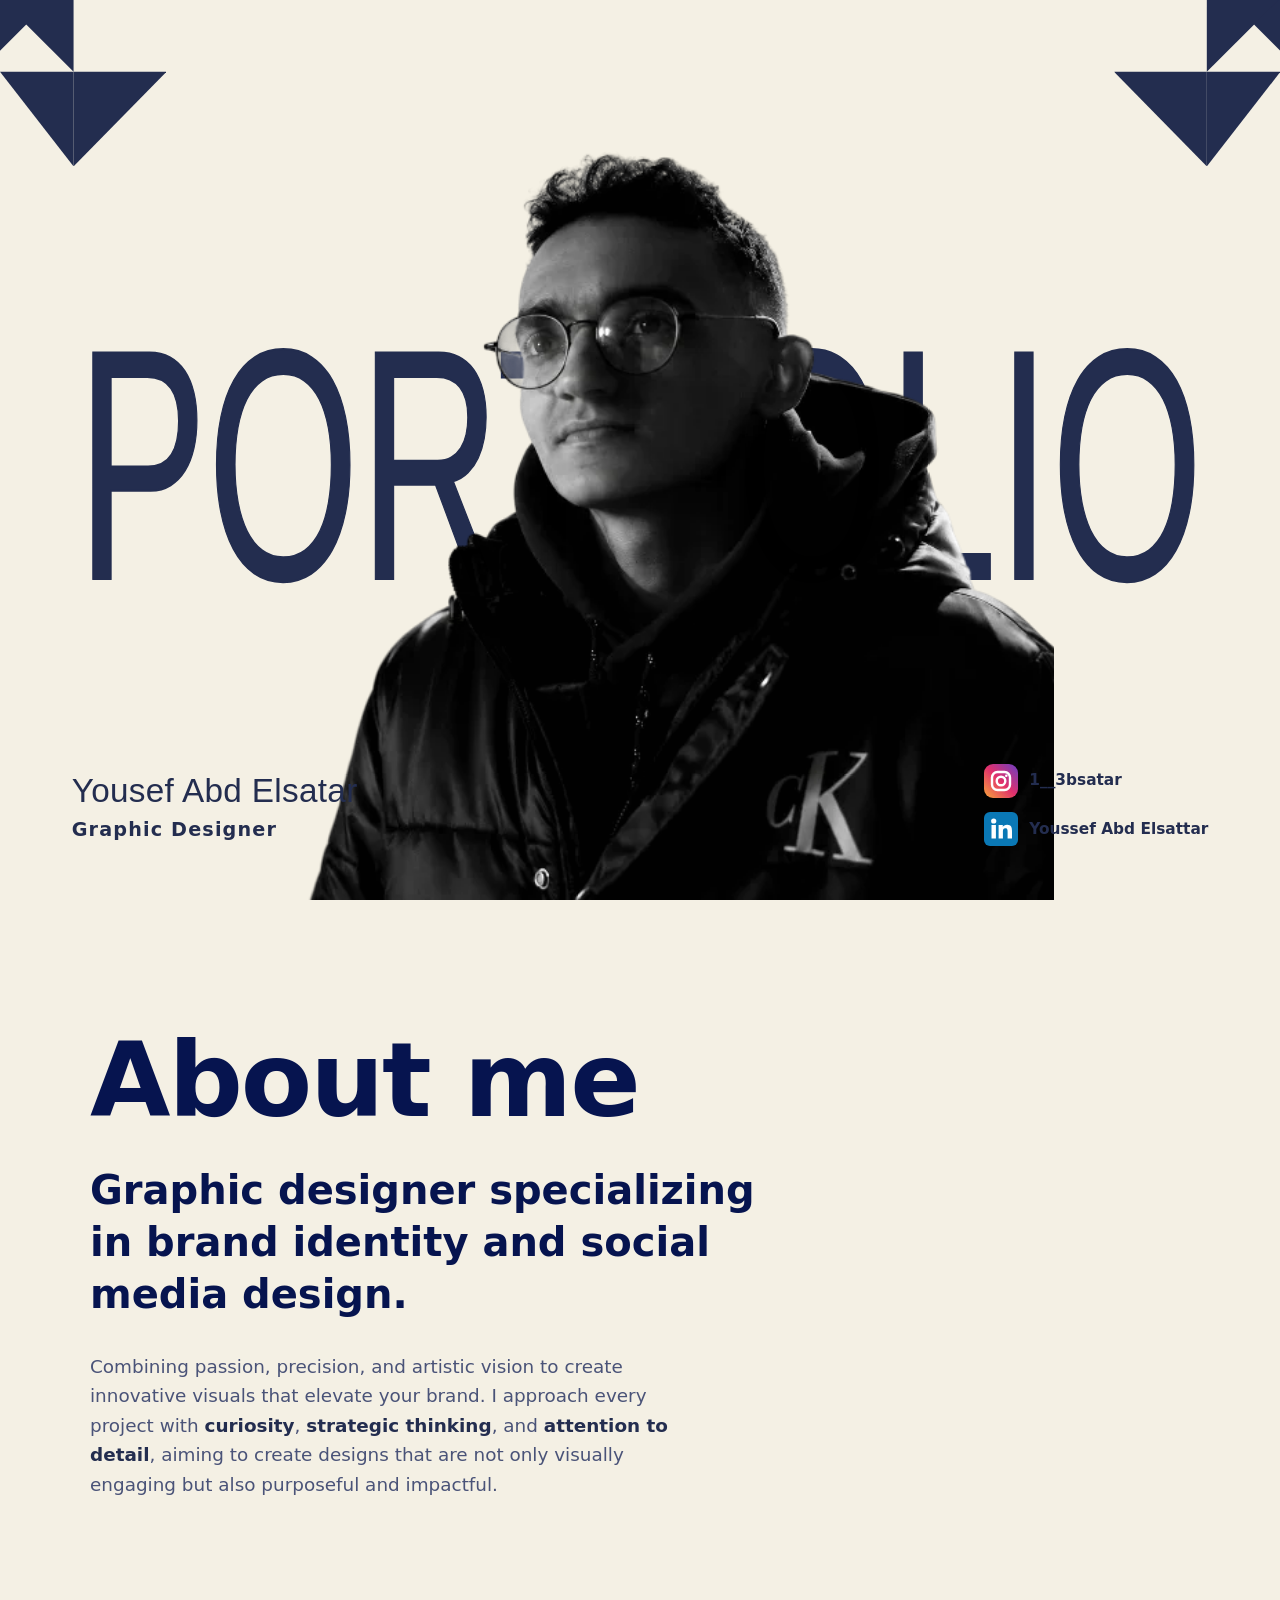
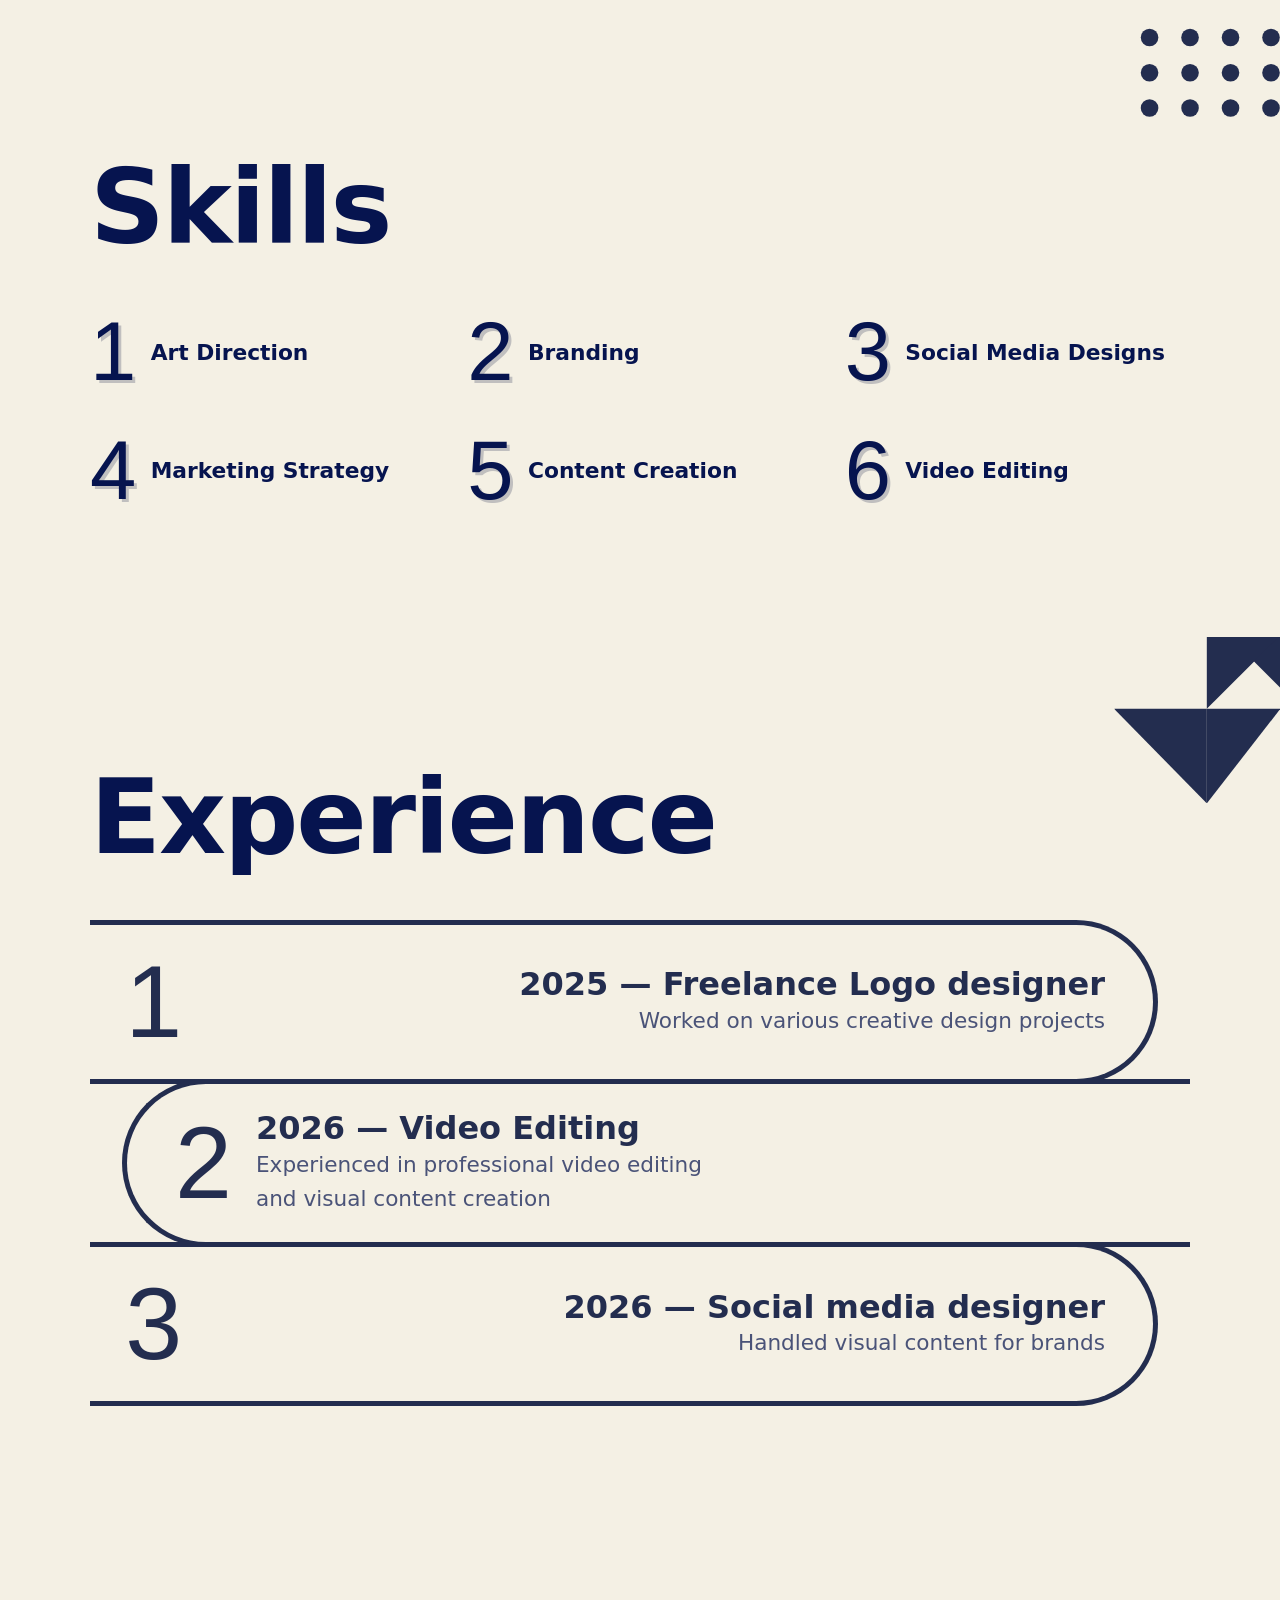
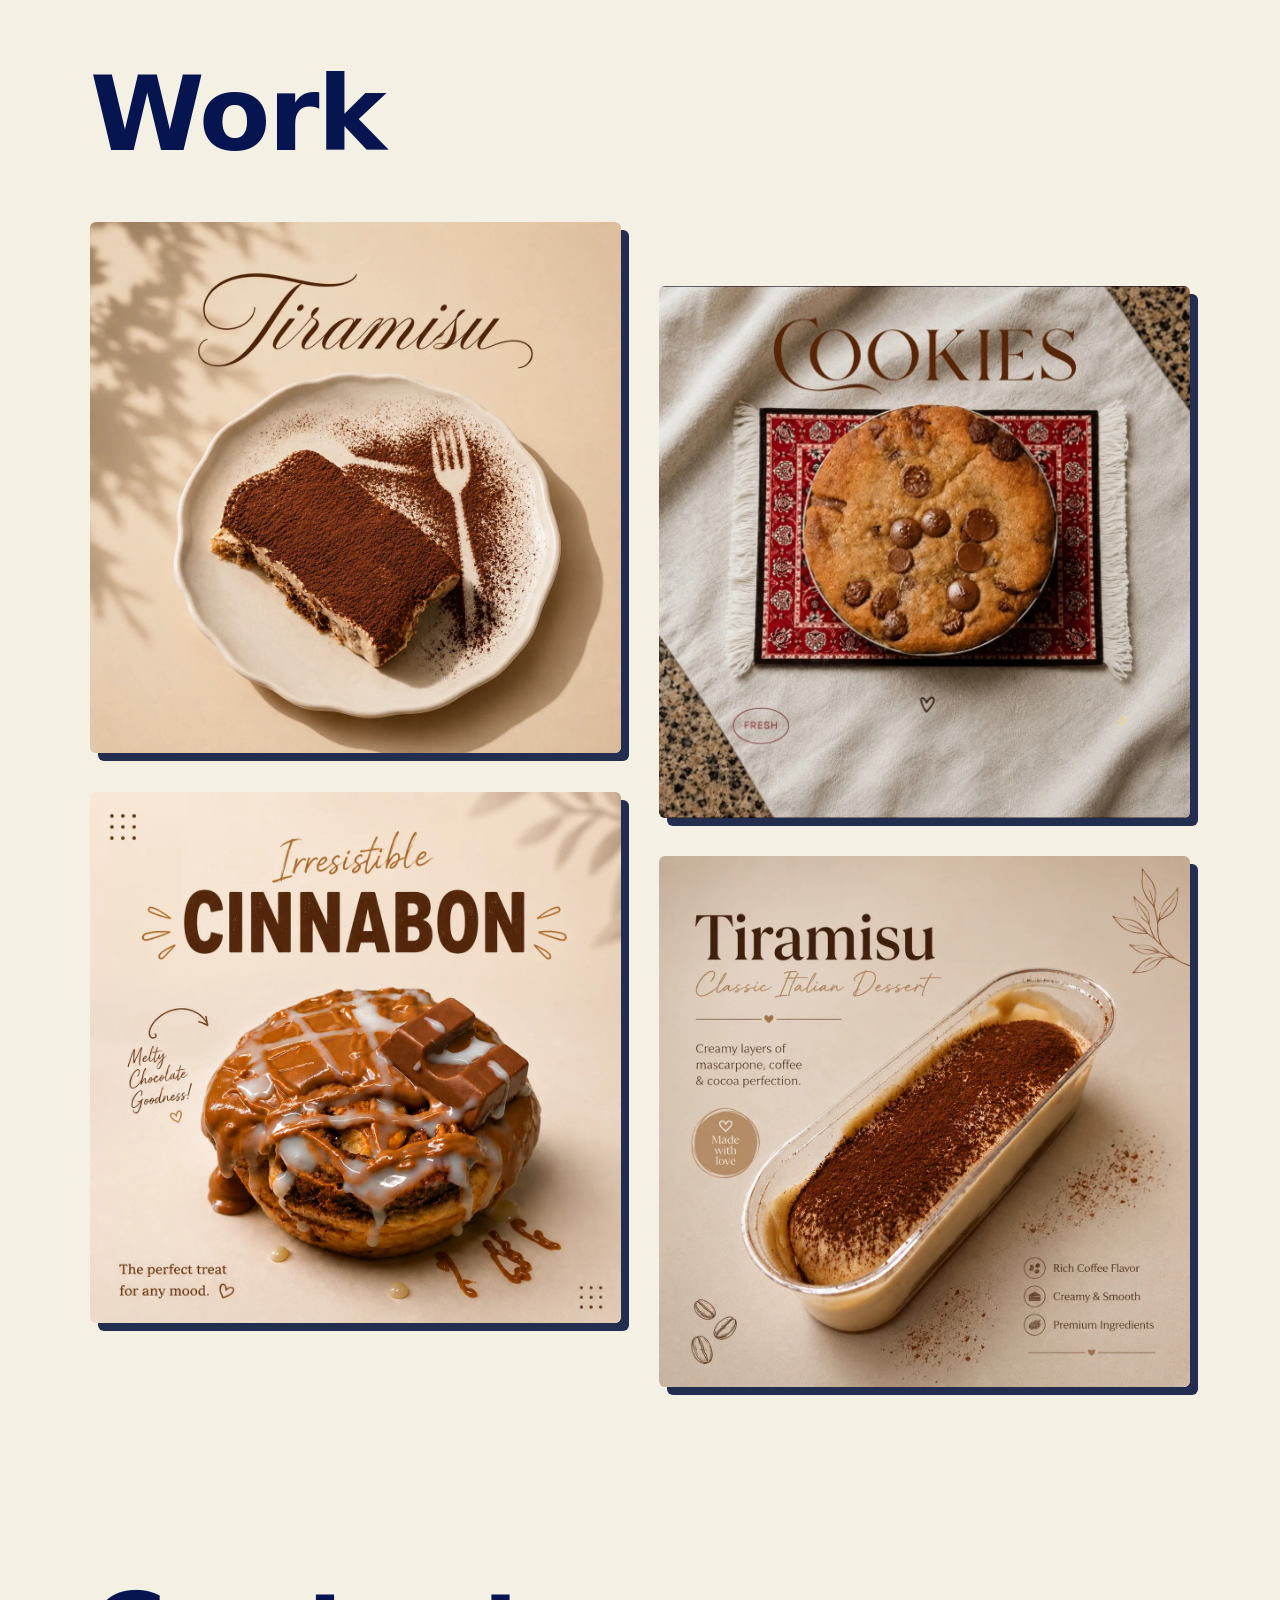
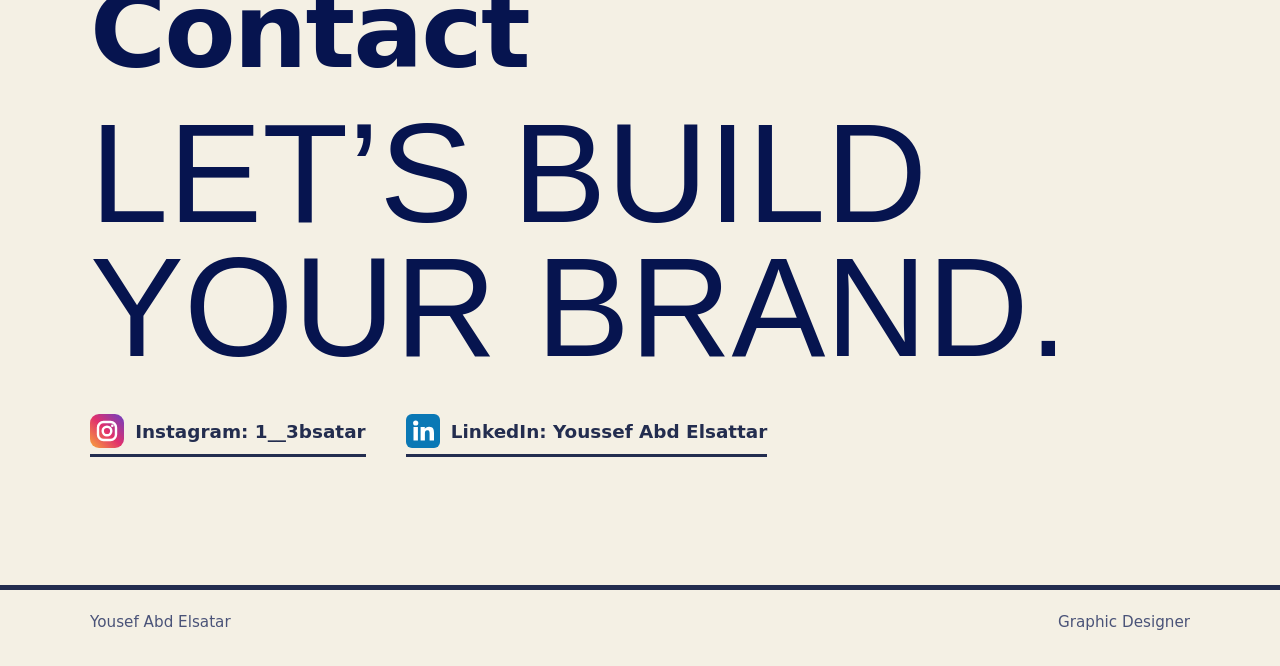
==== commit 8e277b1a: "Add files via upload" ====
--- a/index.html
+++ b/index.html
@@ -10,7 +10,8 @@
 <link rel="preconnect" href="https://fonts.googleapis.com">
 <link rel="preconnect" href="https://fonts.gstatic.com" crossorigin>
 <link href="https://fonts.googleapis.com/css2?family=Anton&family=Outfit:wght@300;400;600;700&display=swap" rel="stylesheet">
-<style>:root{
+<style>
+:root{
   --bg:#F4F0E4;
   --ink:#232D4F;
   --ink-deep:#06144F;
@@ -40,16 +41,15 @@
 .dots{position:absolute;top:0;right:0;width:clamp(70px,11vw,160px);color:var(--ink);pointer-events:none}
 
 /* hero */
-.hero{position:relative;min-height:560px;min-height:100vh;min-height:max(100svh,560px);overflow:hidden;isolation:isolate}
-.word{position:absolute;left:50%;top:47%;width:88vw;width:min(88vw,1500px);aspect-ratio:1300/400;transform:translate(-50%,-50%)}
-@supports not (aspect-ratio:1/1){.word{height:0;padding-bottom:27.08%}}
-.word svg{position:absolute;top:0;left:0;right:0;bottom:0;width:100%;height:100%;overflow:visible}
+.hero{position:relative;min-height:max(100svh,560px);overflow:hidden;isolation:isolate}
+.word{position:absolute;left:50%;top:47%;width:min(88vw,1500px);transform:translate(-50%,-50%);aspect-ratio:1300/400}
+.word svg{position:absolute;inset:0;width:100%;height:100%;overflow:visible}
 .word .solid{z-index:1}
 .word .line{z-index:3}
 .word text{font-family:var(--display);font-size:380px}
 .word .solid text{fill:var(--ink)}
 .word .line text{fill:none;stroke:var(--ink);stroke-width:2.2}
-.portrait{position:absolute;z-index:2;bottom:0;left:50%;transform:translateX(-50%);height:min(92%,150vw);width:min(92vh,150vw);background:url([data-uri]) center bottom/contain no-repeat}
+.portrait{position:absolute;z-index:2;bottom:0;left:50%;transform:translateX(-50%);height:min(92%,150vw);aspect-ratio:1;background:url([data-uri]) center bottom/contain no-repeat}
 .who{position:absolute;z-index:4;left:clamp(1.25rem,5.6vw,5rem);bottom:clamp(1.5rem,6vh,4rem)}
 .who h1{font-family:var(--display);font-weight:400;font-size:clamp(1.6rem,2.6vw,2.4rem);letter-spacing:.01em;line-height:1.1}
 .who p{font-weight:700;font-size:clamp(1rem,1.5vw,1.3rem);letter-spacing:.06em;margin-top:.35rem}
@@ -67,8 +67,8 @@
   .who,.socials{position:static}
   .hero{display:flex;flex-direction:column;justify-content:flex-end;padding:0 1.25rem 1.5rem;gap:1.25rem}
   .word{top:36%;width:96vw}
-  .portrait{height:min(70%,120vw);width:min(70vh,120vw)}
-  .who,.socials{z-index:4;background:var(--bg);padding:.75rem 1rem;border-radius:12px;align-self:flex-start}
+  .portrait{height:min(70%,120vw)}
+  .who,.socials{z-index:4}
   .socials{gap:.6rem}
 }
 
@@ -255,7 +255,8 @@
   <img id="vimg" alt="">
   <button type="button" class="vnav next" aria-label="Next design">›</button>
 </dialog>
-<script>(function(){
+<script>
+(function(){
   var pieces=[].slice.call(document.querySelectorAll('.piece')),dlg=document.getElementById('viewer'),vimg=document.getElementById('vimg'),cur=0,last=null;
   function show(i){cur=(i+pieces.length)%pieces.length;var im=pieces[cur].querySelector('img');vimg.src=im.src;vimg.alt=im.alt}
   pieces.forEach(function(b,i){b.addEventListener('click',function(){last=b;show(i);dlg.showModal()})});
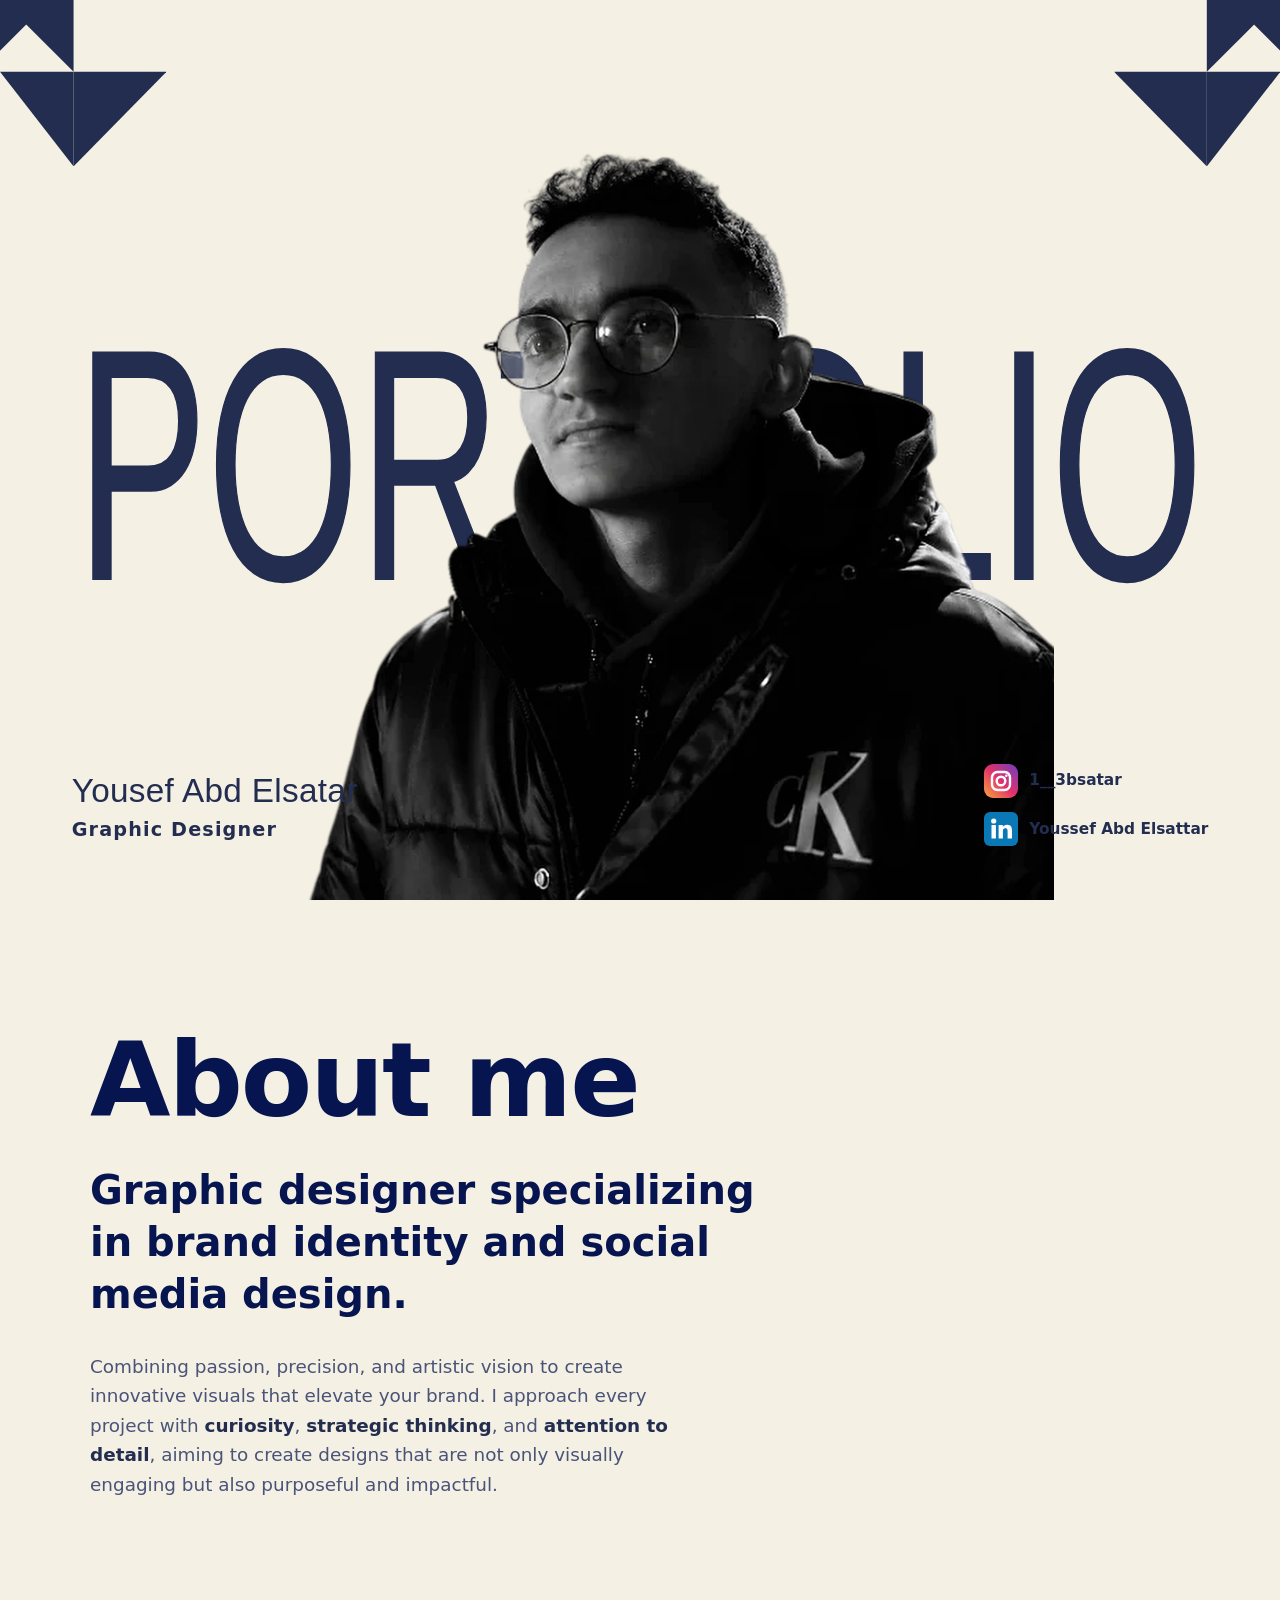
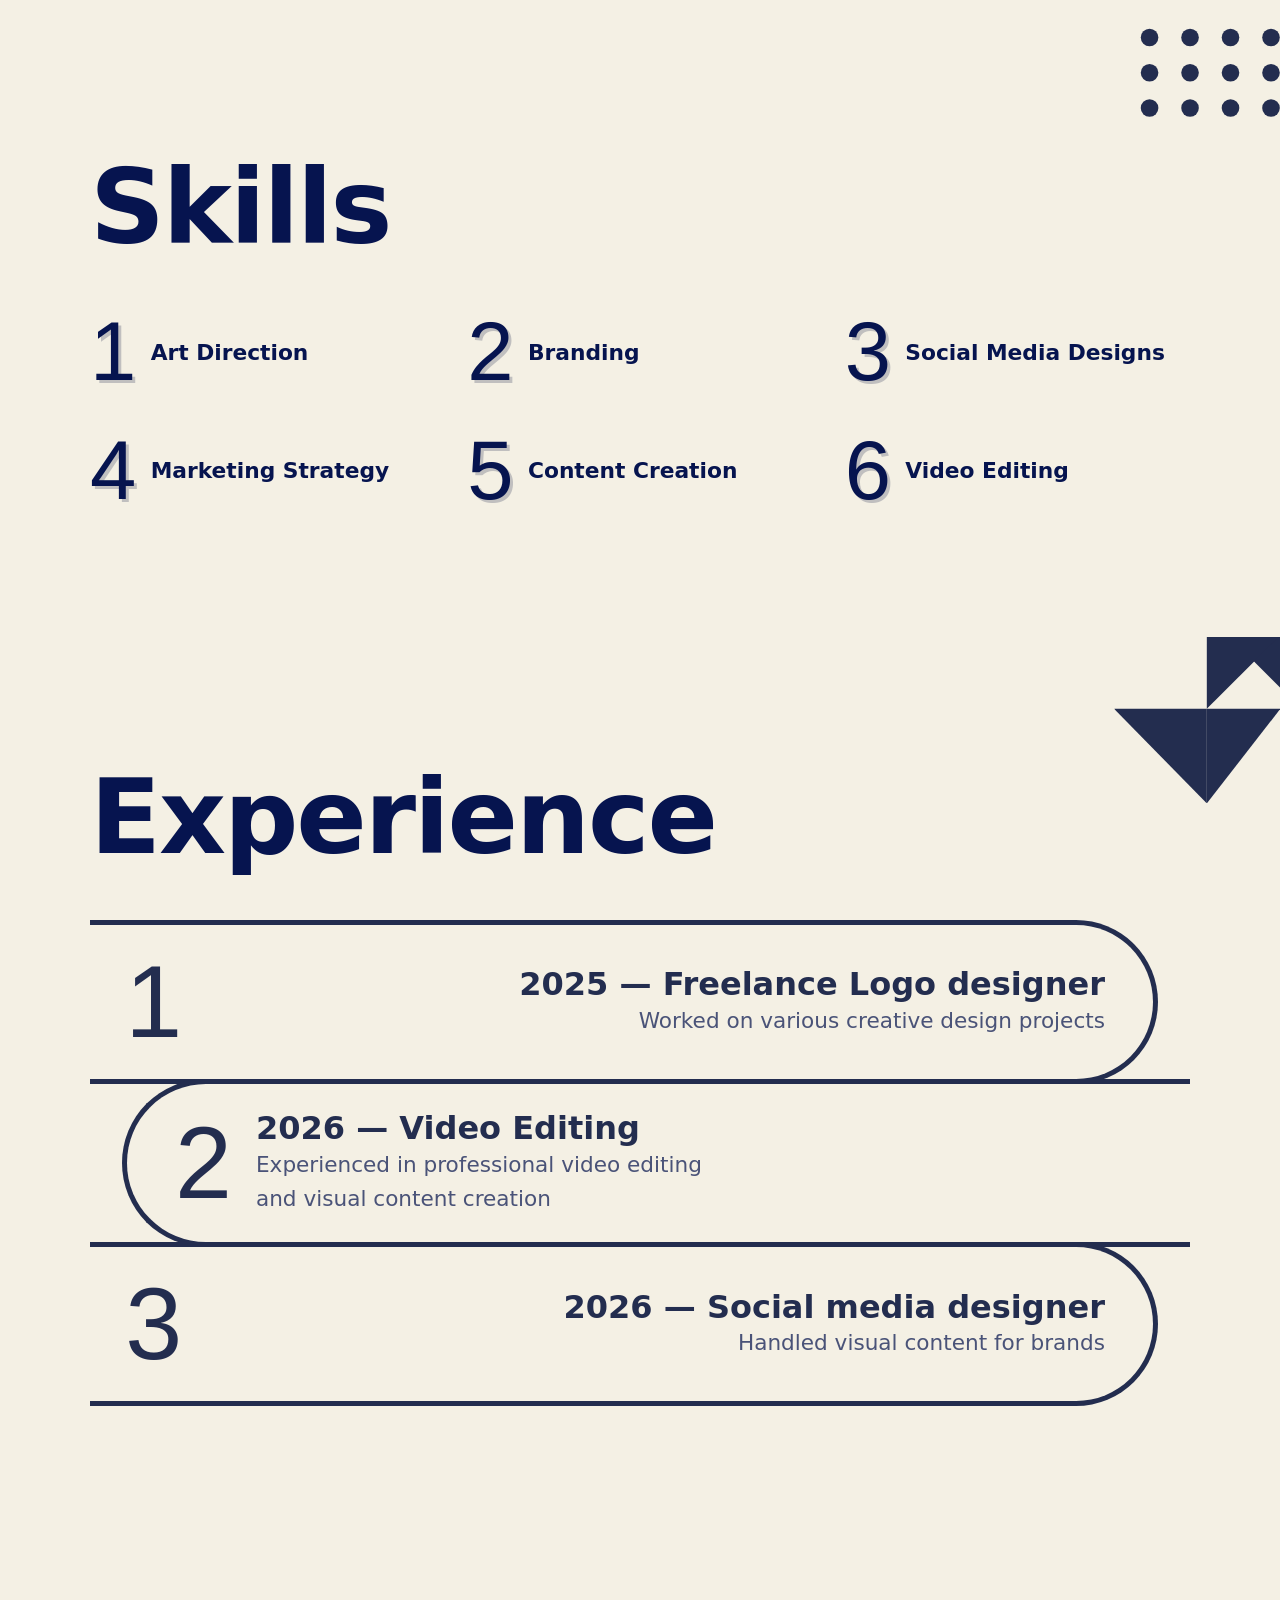
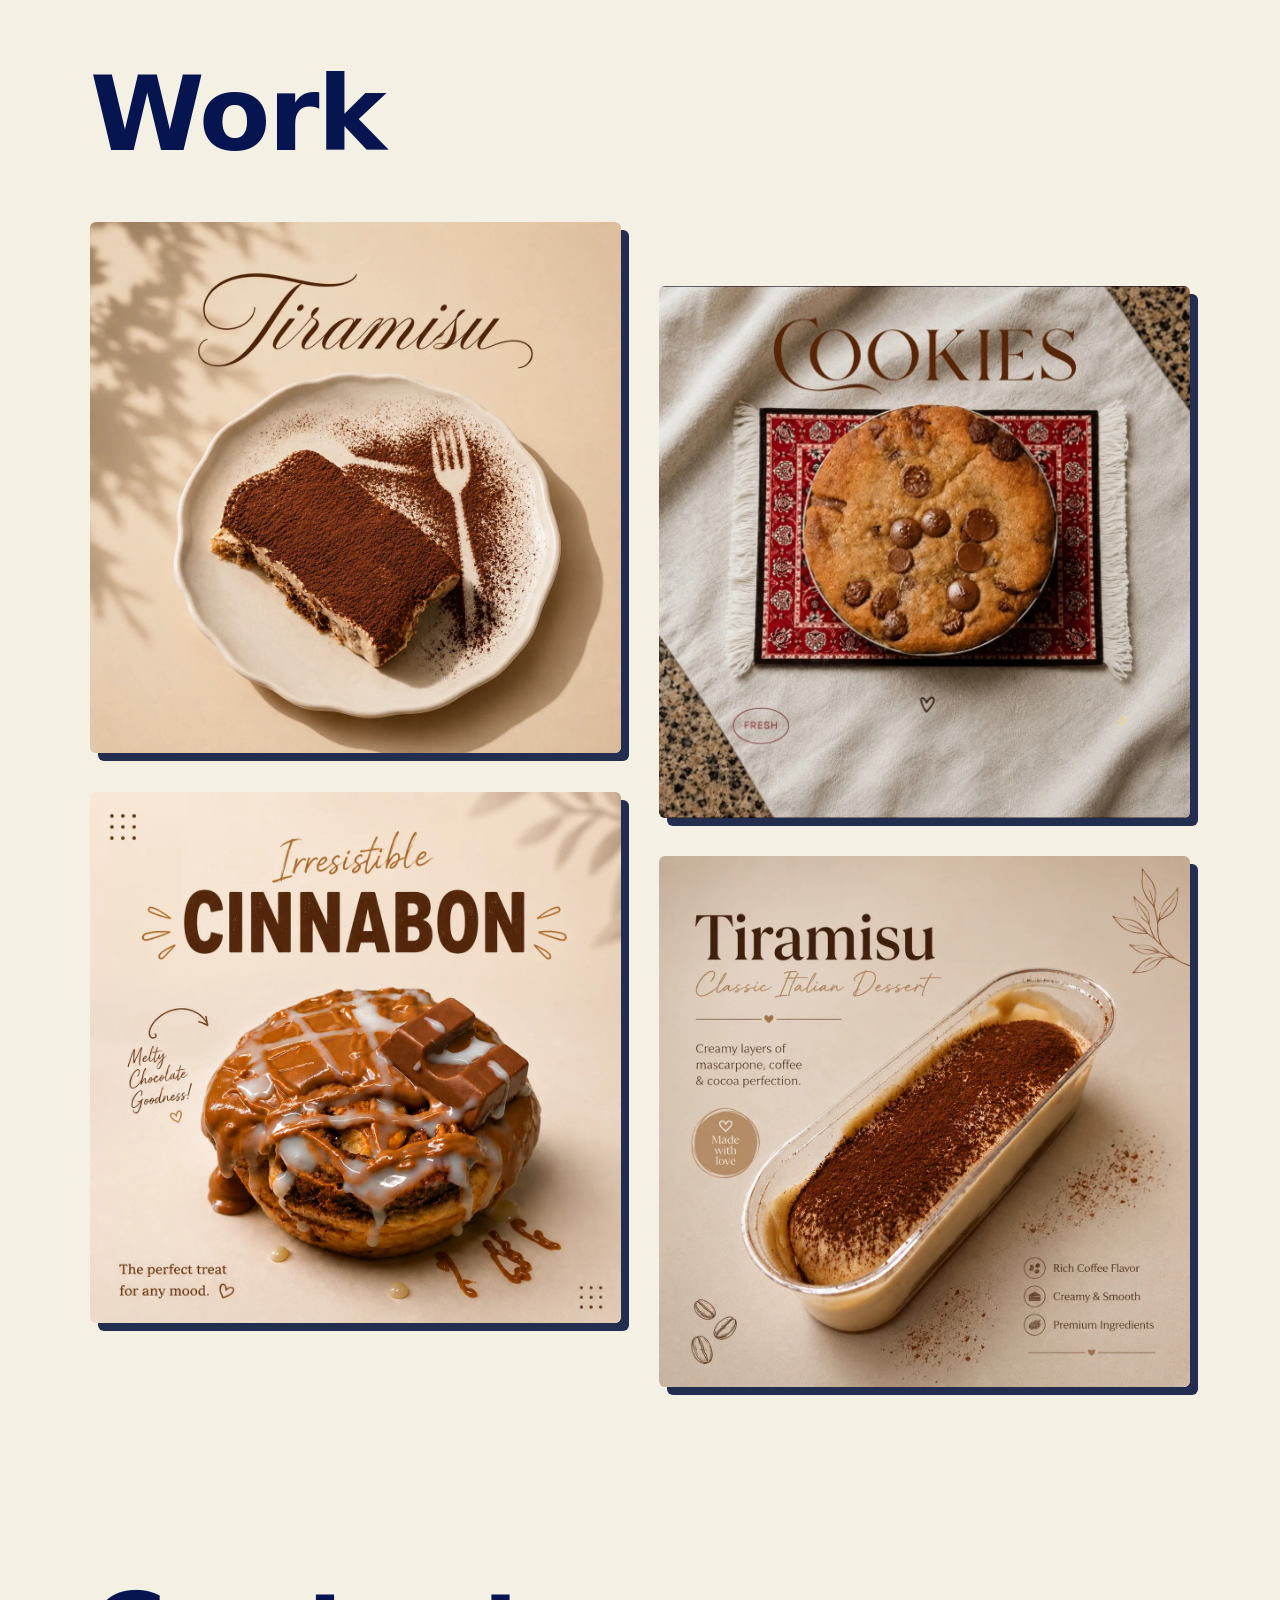
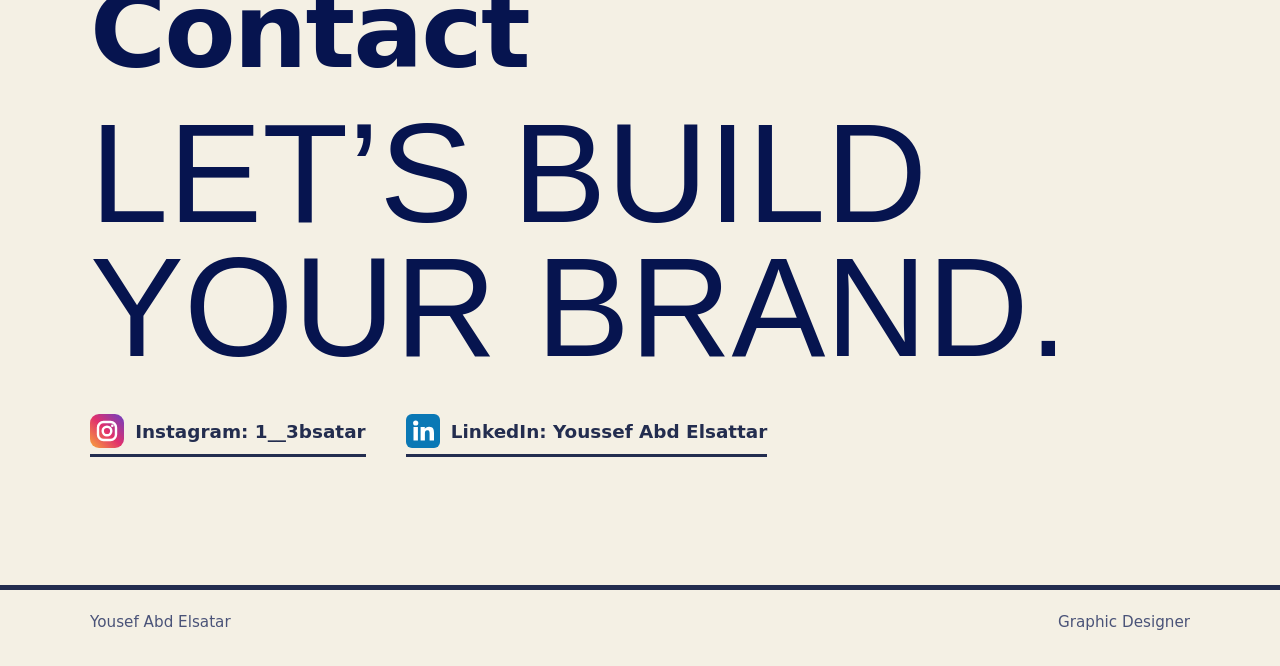
==== commit 4a6e9520: "Add files via upload" ====
--- a/index.html
+++ b/index.html
@@ -10,8 +10,7 @@
 <link rel="preconnect" href="https://fonts.googleapis.com">
 <link rel="preconnect" href="https://fonts.gstatic.com" crossorigin>
 <link href="https://fonts.googleapis.com/css2?family=Anton&family=Outfit:wght@300;400;600;700&display=swap" rel="stylesheet">
-<style>
-:root{
+<style>:root{
   --bg:#F4F0E4;
   --ink:#232D4F;
   --ink-deep:#06144F;
@@ -41,15 +40,16 @@
 .dots{position:absolute;top:0;right:0;width:clamp(70px,11vw,160px);color:var(--ink);pointer-events:none}
 
 /* hero */
-.hero{position:relative;min-height:max(100svh,560px);overflow:hidden;isolation:isolate}
-.word{position:absolute;left:50%;top:47%;width:min(88vw,1500px);transform:translate(-50%,-50%);aspect-ratio:1300/400}
-.word svg{position:absolute;inset:0;width:100%;height:100%;overflow:visible}
+.hero{position:relative;min-height:560px;min-height:100vh;min-height:max(100svh,560px);overflow:hidden;isolation:isolate}
+.word{position:absolute;left:50%;top:47%;width:88vw;width:min(88vw,1500px);aspect-ratio:1300/400;transform:translate(-50%,-50%)}
+@supports not (aspect-ratio:1/1){.word{height:0;padding-bottom:27.08%}}
+.word svg{position:absolute;top:0;left:0;right:0;bottom:0;width:100%;height:100%;overflow:visible}
 .word .solid{z-index:1}
 .word .line{z-index:3}
 .word text{font-family:var(--display);font-size:380px}
 .word .solid text{fill:var(--ink)}
 .word .line text{fill:none;stroke:var(--ink);stroke-width:2.2}
-.portrait{position:absolute;z-index:2;bottom:0;left:50%;transform:translateX(-50%);height:min(92%,150vw);aspect-ratio:1;background:url([data-uri]) center bottom/contain no-repeat}
+.portrait{position:absolute;z-index:2;bottom:0;left:50%;transform:translateX(-50%);height:min(92%,150vw);width:min(92vh,150vw);background:url([data-uri]) center bottom/contain no-repeat}
 .who{position:absolute;z-index:4;left:clamp(1.25rem,5.6vw,5rem);bottom:clamp(1.5rem,6vh,4rem)}
 .who h1{font-family:var(--display);font-weight:400;font-size:clamp(1.6rem,2.6vw,2.4rem);letter-spacing:.01em;line-height:1.1}
 .who p{font-weight:700;font-size:clamp(1rem,1.5vw,1.3rem);letter-spacing:.06em;margin-top:.35rem}
@@ -67,8 +67,8 @@
   .who,.socials{position:static}
   .hero{display:flex;flex-direction:column;justify-content:flex-end;padding:0 1.25rem 1.5rem;gap:1.25rem}
   .word{top:36%;width:96vw}
-  .portrait{height:min(70%,120vw)}
-  .who,.socials{z-index:4}
+  .portrait{height:min(80%,135vw);width:min(80vh,135vw)}
+  .who,.socials{z-index:4;align-self:flex-start;text-shadow:0 0 6px var(--bg),0 0 14px var(--bg),0 0 22px var(--bg)}
   .socials{gap:.6rem}
 }
 
@@ -255,8 +255,7 @@
   <img id="vimg" alt="">
   <button type="button" class="vnav next" aria-label="Next design">›</button>
 </dialog>
-<script>
-(function(){
+<script>(function(){
   var pieces=[].slice.call(document.querySelectorAll('.piece')),dlg=document.getElementById('viewer'),vimg=document.getElementById('vimg'),cur=0,last=null;
   function show(i){cur=(i+pieces.length)%pieces.length;var im=pieces[cur].querySelector('img');vimg.src=im.src;vimg.alt=im.alt}
   pieces.forEach(function(b,i){b.addEventListener('click',function(){last=b;show(i);dlg.showModal()})});
